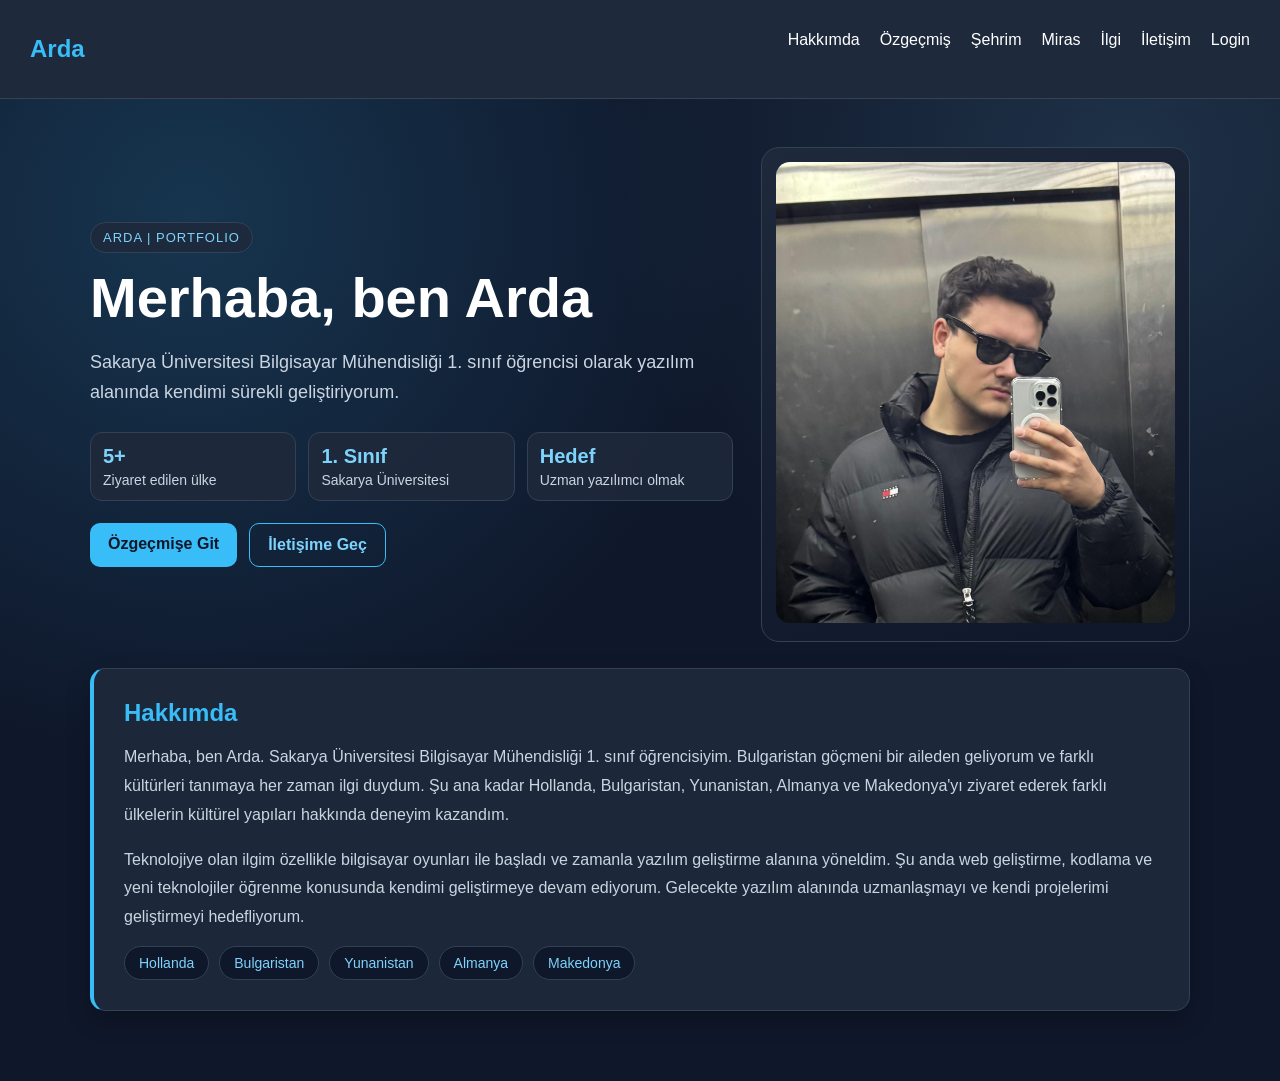
==== index.html @ 544f6770 "Gün 1: temel sayfalar oluşturuldu" ====
<!DOCTYPE html>
<html lang="tr">
<head>
    <meta charset="UTF-8">
    <meta name="viewport" content="width=device-width, initial-scale=1.0">
    <title>Arda | Portfolio</title>

    <link rel="stylesheet" href="css/style.css">
</head>

<body class="home-page">

<header>
    <nav class="navbar">
        <h2 class="logo">Arda</h2>
        <ul>
            <li><a href="index.html">Hakkımda</a></li>
            <li><a href="cv.html">Özgeçmiş</a></li>
            <li><a href="sehir.html">Şehrim</a></li>
            <li><a href="miras.html">Miras</a></li>
            <li><a href="ilgi.html">İlgi</a></li>
            <li><a href="iletisim.html">İletişim</a></li>
            <li><a href="login.html">Login</a></li>
        </ul>
    </nav>
</header>

<main>
    <section class="home-hero">
        <div class="home-hero-text">
            <p class="hero-eyebrow">ARDA | PORTFOLIO</p>
            <h1>Merhaba, ben Arda</h1>
            <p class="hero-lead">Sakarya Üniversitesi Bilgisayar Mühendisliği 1. sınıf öğrencisi olarak yazılım alanında kendimi sürekli geliştiriyorum.</p>

            <div class="hero-stats">
                <div class="stat-card">
                    <span class="stat-value">5+</span>
                    <span class="stat-label">Ziyaret edilen ülke</span>
                </div>
                <div class="stat-card">
                    <span class="stat-value">1. Sınıf</span>
                    <span class="stat-label">Sakarya Üniversitesi</span>
                </div>
                <div class="stat-card">
                    <span class="stat-value">Hedef</span>
                    <span class="stat-label">Uzman yazılımcı olmak</span>
                </div>
            </div>

            <div class="hero-actions">
                <a href="cv.html" class="btn-main">Özgeçmişe Git</a>
                <a href="iletisim.html" class="btn-ghost">İletişime Geç</a>
            </div>
        </div>

        <div class="home-hero-visual">
            <img src="İmages/KişiselPhoto.jpeg" alt="Arda profil fotoğrafı">
        </div>
    </section>

    <section class="about home-about">
        <div class="about-card">
            <div class="about-text">
                <h2>Hakkımda</h2>
                <p>
                    Merhaba, ben Arda. Sakarya Üniversitesi Bilgisayar Mühendisliği 1. sınıf öğrencisiyim.
                    Bulgaristan göçmeni bir aileden geliyorum ve farklı kültürleri tanımaya her zaman ilgi duydum.
                    Şu ana kadar Hollanda, Bulgaristan, Yunanistan, Almanya ve Makedonya'yı ziyaret ederek
                    farklı ülkelerin kültürel yapıları hakkında deneyim kazandım.
                </p>
                <p>
                    Teknolojiye olan ilgim özellikle bilgisayar oyunları ile başladı ve zamanla yazılım geliştirme
                    alanına yöneldim. Şu anda web geliştirme, kodlama ve yeni teknolojiler öğrenme konusunda
                    kendimi geliştirmeye devam ediyorum. Gelecekte yazılım alanında uzmanlaşmayı ve kendi projelerimi
                    geliştirmeyi hedefliyorum.
                </p>

                <div class="travel-tags">
                    <span>Hollanda</span>
                    <span>Bulgaristan</span>
                    <span>Yunanistan</span>
                    <span>Almanya</span>
                    <span>Makedonya</span>
                </div>
            </div>
        </div>
    </section>
</main>

</body>
</html>
---- css/style.css ----
body {
    margin: 0;
    font-family: Arial;
    background: #0f172a;
    color: white;
}

/* NAVBAR */
.navbar {
    display: flex;
    justify-content: space-between;
    padding: 15px 30px;
    background: #1e293b;
}

.logo {
    color: #38bdf8;
}

.navbar ul {
    display: flex;
    gap: 20px;
    list-style: none;
}

.navbar a {
    text-decoration: none;
    color: white;
    transition: 0.3s;
}

.navbar a:hover {
    color: #38bdf8;
}

/* HERO */
.hero {
    text-align: center;
    margin-top: 120px;
}

.hero h1 {
    font-size: 40px;
}

.hero p {
    color: #94a3b8;
}
/* ABOUT */
.about {
    display: flex;
    justify-content: center;
    margin-top: 60px;
}

.about-card {
    display: flex;
    gap: 30px;
    background: #1e293b;
    padding: 30px;
    border-radius: 15px;
    max-width: 700px;
    align-items: center;
    transition: 0.3s;
}

.about-card:hover {
    transform: scale(1.03);
}

.about-card img {
    border-radius: 50%;
    width: 150px;
}

.about-text h2 {
    margin-bottom: 10px;
}
/* CV */
.cv-header {
    text-align: center;
    margin-top: 50px;
}

.cv-section {
    max-width: 800px;
    margin: 30px auto;
    background: #1e293b;
    padding: 20px;
    border-radius: 10px;
}

.cv-section h2 {
    border-bottom: 2px solid #38bdf8;
    padding-bottom: 5px;
}

.cv-section article {
    margin-top: 15px;
}
/* CITY */
.city {
    text-align: center;
    margin-top: 50px;
}

.slider {
    display: flex;
    align-items: center;
    justify-content: center;
    gap: 20px;
    margin-top: 20px;
}

.slider img {
    width: 600px;
    border-radius: 10px;
}

.slider button {
    padding: 10px;
    font-size: 20px;
    cursor: pointer;
}
.city-info {
    max-width: 900px;
    margin: 50px auto;
    display: flex;
    flex-direction: column;
    gap: 20px;
}

.info-box {
    background: #1e293b;
    padding: 20px;
    border-radius: 10px;
    transition: 0.3s;
}

.info-box:hover {
    transform: scale(1.02);
}

.info-box h2 {
    color: #38bdf8;
}

/* HOME PAGE */
.home-page {
    background:
        radial-gradient(circle at 15% 20%, rgba(56, 189, 248, 0.18), transparent 40%),
        radial-gradient(circle at 88% 15%, rgba(125, 211, 252, 0.14), transparent 36%),
        #0f172a;
}

.home-page .navbar {
    border-bottom: 1px solid rgba(148, 163, 184, 0.2);
}

.home-page main {
    max-width: 1100px;
    margin: 0 auto;
    padding: 24px 20px 70px;
}

.home-page .home-hero {
    display: grid;
    grid-template-columns: 1.2fr 0.8fr;
    gap: 28px;
    align-items: center;
    margin-top: 24px;
}

.home-page .home-hero-text {
    animation: fadeUp 0.7s ease;
}

.home-page .hero-eyebrow {
    display: inline-block;
    margin: 0 0 14px;
    letter-spacing: 1px;
    font-size: 13px;
    color: #7dd3fc;
    background: rgba(30, 41, 59, 0.9);
    border: 1px solid #334155;
    border-radius: 999px;
    padding: 7px 12px;
}

.home-page .home-hero h1 {
    margin: 0;
    font-size: clamp(34px, 5vw, 56px);
    line-height: 1.1;
}

.home-page .hero-lead {
    color: #cbd5e1;
    font-size: 18px;
    line-height: 1.7;
    margin: 18px 0 0;
    max-width: 650px;
}

.home-page .hero-stats {
    margin-top: 24px;
    display: grid;
    grid-template-columns: repeat(3, minmax(0, 1fr));
    gap: 12px;
}

.home-page .stat-card {
    background: rgba(30, 41, 59, 0.9);
    border: 1px solid #334155;
    border-radius: 12px;
    padding: 12px;
}

.home-page .stat-value {
    display: block;
    color: #7dd3fc;
    font-weight: 700;
    font-size: 20px;
}

.home-page .stat-label {
    display: block;
    margin-top: 4px;
    color: #cbd5e1;
    font-size: 14px;
}

.home-page .hero-actions {
    margin-top: 22px;
    display: flex;
    flex-wrap: wrap;
    gap: 12px;
}

.home-page .btn-main,
.home-page .btn-ghost {
    text-decoration: none;
    padding: 12px 18px;
    border-radius: 10px;
    font-weight: 700;
    transition: 0.25s;
}

.home-page .btn-main {
    background: #38bdf8;
    color: #0f172a;
}

.home-page .btn-main:hover {
    transform: translateY(-2px);
    box-shadow: 0 8px 18px rgba(56, 189, 248, 0.35);
}

.home-page .btn-ghost {
    border: 1px solid #38bdf8;
    color: #7dd3fc;
}

.home-page .btn-ghost:hover {
    background: rgba(56, 189, 248, 0.12);
}

.home-page .home-hero-visual {
    background: linear-gradient(160deg, #1e293b, #0f172a);
    border: 1px solid #334155;
    border-radius: 18px;
    padding: 14px;
    animation: floatCard 4s ease-in-out infinite;
}

.home-page .home-hero-visual img {
    width: 100%;
    border-radius: 14px;
    object-fit: cover;
}

.home-page .home-about {
    margin-top: 26px;
}

.home-page .about-card {
    max-width: 100%;
    background: rgba(30, 41, 59, 0.92);
    border: 1px solid #334155;
    border-left: 4px solid #38bdf8;
    box-shadow: 0 10px 24px rgba(0, 0, 0, 0.24);
}

.home-page .about-text h2 {
    margin-top: 0;
    color: #38bdf8;
}

.home-page .about-text p {
    color: #cbd5e1;
    line-height: 1.8;
    margin-bottom: 14px;
}

.home-page .travel-tags {
    display: flex;
    flex-wrap: wrap;
    gap: 10px;
    margin-top: 10px;
}

.home-page .travel-tags span {
    background: #0f172a;
    border: 1px solid #334155;
    border-radius: 999px;
    padding: 8px 14px;
    color: #7dd3fc;
    font-size: 14px;
}

@keyframes fadeUp {
    from {
        opacity: 0;
        transform: translateY(20px);
    }
    to {
        opacity: 1;
        transform: translateY(0);
    }
}

@keyframes floatCard {
    0%,
    100% {
        transform: translateY(0);
    }
    50% {
        transform: translateY(-8px);
    }
}

/* CV PAGE */
.cv-page .cv-header {
    max-width: 900px;
    margin: 50px auto 20px;
}

.cv-page .cv-header p {
    color: #94a3b8;
}

.cv-page .cv-section {
    max-width: 920px;
    border-left: 4px solid #38bdf8;
    box-shadow: 0 8px 20px rgba(0, 0, 0, 0.25);
    transition: 0.3s;
}

.cv-page .cv-section:hover {
    transform: scale(1.02);
}

.cv-page .cv-section h2 {
    color: #38bdf8;
    margin-top: 0;
}

.cv-page .cv-edu-item {
    display: flex;
    align-items: center;
    gap: 18px;
    padding: 12px;
    border-radius: 10px;
    background: #0f172a;
    border: 1px solid #334155;
}

.cv-page .cv-edu-item + .cv-edu-item {
    margin-top: 14px;
}

.cv-page .cv-edu-item img {
    width: 220px;
    max-width: 100%;
    border-radius: 8px;
    object-fit: cover;
}

.cv-page .cv-edu-item h3 {
    margin: 0 0 8px;
    color: #7dd3fc;
}

.cv-page .cv-edu-item p {
    margin: 0;
    color: #cbd5e1;
}

.cv-page .cv-tag-list {
    display: flex;
    flex-wrap: wrap;
    gap: 10px;
}

.cv-page .cv-tag-list span {
    background: #0f172a;
    border: 1px solid #334155;
    border-radius: 999px;
    padding: 8px 14px;
    color: #cbd5e1;
}

.cv-page .cv-personal-grid {
    display: grid;
    grid-template-columns: repeat(2, minmax(0, 1fr));
    gap: 10px 18px;
}

.cv-page .cv-personal-grid p {
    margin: 0;
    color: #cbd5e1;
}

/* SEHIR */
.sehir-page .city {
    max-width: 920px;
    margin: 50px auto 25px;
}

.sehir-page .city p {
    color: #94a3b8;
    line-height: 1.6;
}

.sehir-page .slider {
    margin-top: 26px;
}

.sehir-page .slider img {
    width: min(100%, 700px);
    box-shadow: 0 10px 26px rgba(0, 0, 0, 0.28);
}

.sehir-page .slider button {
    border: 0;
    background: #38bdf8;
    color: #0f172a;
    border-radius: 8px;
    font-weight: 700;
}

.sehir-page .city-info {
    margin-top: 35px;
    margin-bottom: 60px;
}

.sehir-page .info-box {
    border-left: 4px solid #38bdf8;
    box-shadow: 0 8px 20px rgba(0, 0, 0, 0.25);
}

.sehir-page .city-layout {
    display: flex;
    align-items: center;
    gap: 20px;
}

.sehir-page .city-layout img {
    width: 280px;
    max-width: 100%;
    border-radius: 10px;
    object-fit: cover;
    margin: 0;
}

.sehir-page .city-layout p {
    flex: 1;
    color: #cbd5e1;
    line-height: 1.7;
    margin: 0;
}

.sehir-page .flavor-grid {
    display: grid;
    grid-template-columns: repeat(2, minmax(0, 1fr));
    gap: 16px;
}

.sehir-page .flavor-item {
    background: #0f172a;
    border: 1px solid #334155;
    border-radius: 12px;
    padding: 14px;
}

.sehir-page .flavor-item img {
    width: 100%;
    height: 170px;
    object-fit: cover;
    border-radius: 8px;
}

.sehir-page .flavor-item h3 {
    margin: 12px 0 8px;
    color: #7dd3fc;
}

.sehir-page .flavor-item p {
    margin: 0;
    color: #cbd5e1;
    line-height: 1.6;
}

/* MIRAS */
.miras-page .city {
    max-width: 900px;
    margin: 50px auto 20px;
}

.miras-page .city h1 {
    margin-bottom: 10px;
}

.miras-page .city p {
    color: #94a3b8;
    max-width: 700px;
    margin: 0 auto;
    line-height: 1.6;
}

.miras-page .city-info {
    margin-top: 30px;
    margin-bottom: 60px;
}

.miras-page .info-box {
    border-left: 4px solid #38bdf8;
    box-shadow: 0 8px 20px rgba(0, 0, 0, 0.25);
}

.miras-page .info-box h2 {
    margin-top: 0;
}

.miras-page .info-box p {
    color: #cbd5e1;
    line-height: 1.7;
    margin-bottom: 0;
}

.miras-page .info-box img {
    display: block;
    margin: 12px auto 16px;
}

.miras-page .bursaspor-wide {
    width: min(100%, 380px);
    border-radius: 10px;
    box-shadow: 0 10px 24px rgba(0, 0, 0, 0.3);
}

.miras-page .info-box h3 {
    color: #7dd3fc;
    margin: 18px 0 8px;
}

.miras-page .heritage-layout {
    display: flex;
    align-items: center;
    gap: 20px;
}

.miras-page .heritage-layout img {
    width: 280px;
    max-width: 100%;
    border-radius: 10px;
    margin: 0;
    object-fit: cover;
}

.miras-page .heritage-layout .koza-image {
    height: 165px;
    object-position: center top;
}

.miras-page .heritage-layout p {
    flex: 1;
}

@media (max-width: 768px) {
    .miras-page .heritage-layout {
        flex-direction: column;
        align-items: flex-start;
    }

    .miras-page .heritage-layout img {
        width: 100%;
    }

    .sehir-page .city-layout {
        flex-direction: column;
        align-items: flex-start;
    }

    .sehir-page .city-layout img {
        width: 100%;
    }

    .sehir-page .flavor-grid {
        grid-template-columns: 1fr;
    }

    .cv-page .cv-edu-item {
        flex-direction: column;
        align-items: flex-start;
    }

    .cv-page .cv-edu-item img {
        width: 100%;
    }

    .cv-page .cv-personal-grid {
        grid-template-columns: 1fr;
    }

    .home-page .home-hero {
        grid-template-columns: 1fr;
    }

    .home-page .hero-stats {
        grid-template-columns: 1fr;
    }

    .home-page .home-hero-visual {
        order: -1;
    }
}

/* smooth scroll */
html {
    scroll-behavior: smooth;
}
.container {
    max-width: 1100px;
    margin: auto;
    padding: 20px;
}
/* CV HEADER */
.cv-header {
    text-align: center;
    margin-top: 40px;
}

/* CV SECTION */
.cv-section {
    max-width: 800px;
    margin: 30px auto;
    background: #1e293b;
    padding: 20px;
    border-radius: 12px;
    transition: 0.3s;
}

.cv-section:hover {
    transform: scale(1.03);
}

/* BAŞLIKLAR */
.cv-section h2 {
    color: #38bdf8;
    border-bottom: 2px solid #38bdf8;
    padding-bottom: 5px;
}

.cv-section article {
    margin-top: 10px;
}
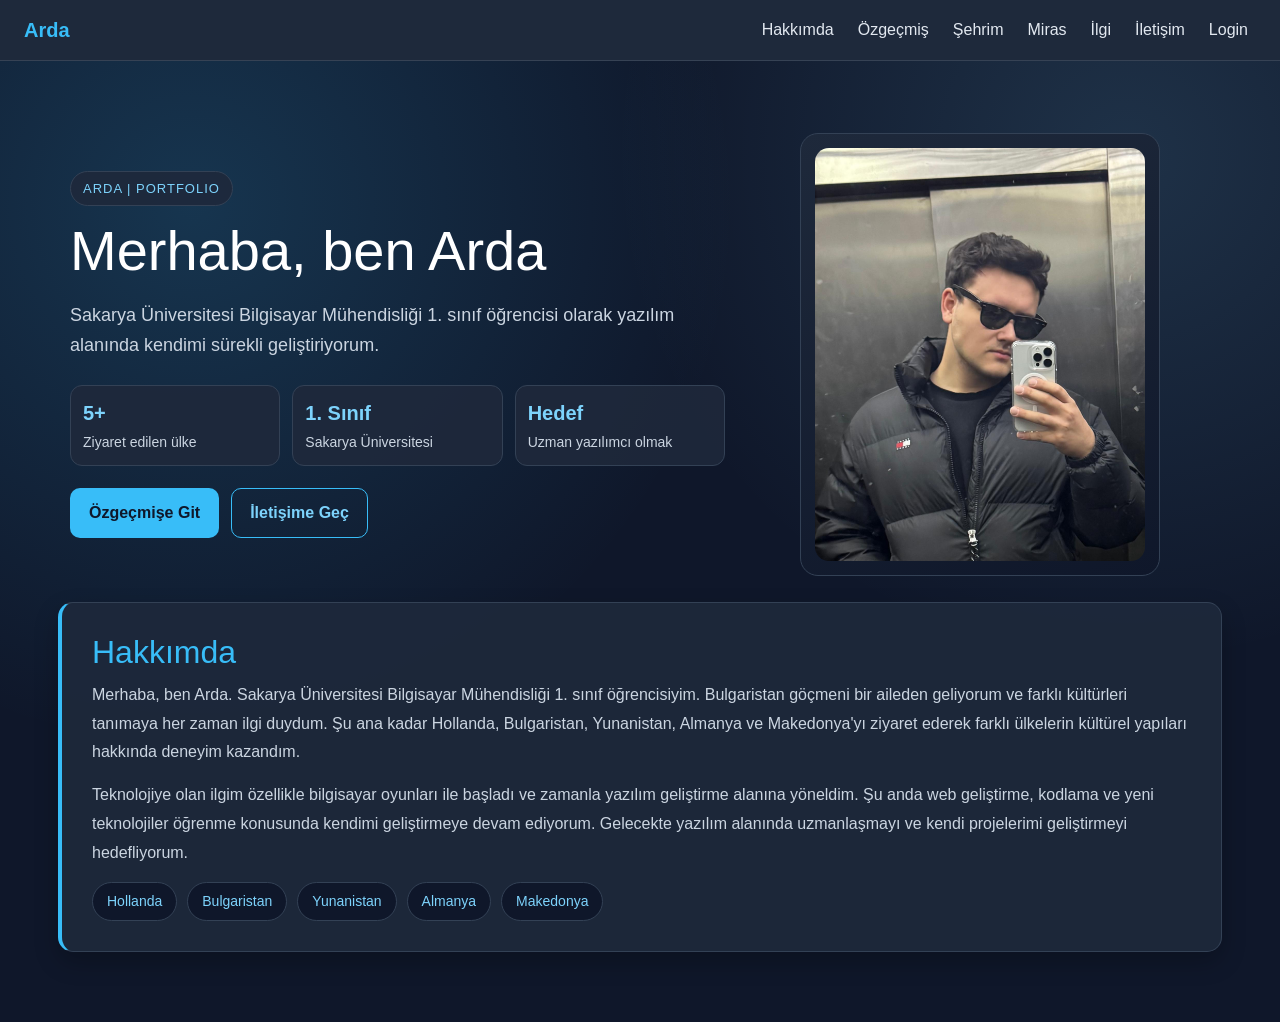
==== commit 80466d5a: "Gün 3: iletisim sayfasi ve form dogrulama sistemi eklendi" ====
--- a/index.html
+++ b/index.html
@@ -5,29 +5,38 @@
     <meta name="viewport" content="width=device-width, initial-scale=1.0">
     <title>Arda | Portfolio</title>
 
+    <link href="https://cdn.jsdelivr.net/npm/bootstrap@5.3.3/dist/css/bootstrap.min.css" rel="stylesheet">
     <link rel="stylesheet" href="css/style.css">
 </head>
 
 <body class="home-page">
 
 <header>
-    <nav class="navbar">
-        <h2 class="logo">Arda</h2>
-        <ul>
-            <li><a href="index.html">Hakkımda</a></li>
-            <li><a href="cv.html">Özgeçmiş</a></li>
-            <li><a href="sehir.html">Şehrim</a></li>
-            <li><a href="miras.html">Miras</a></li>
-            <li><a href="ilgi.html">İlgi</a></li>
-            <li><a href="iletisim.html">İletişim</a></li>
-            <li><a href="login.html">Login</a></li>
-        </ul>
+    <nav class="navbar navbar-expand-lg site-navbar">
+        <div class="container-fluid px-3 px-lg-4">
+            <a class="navbar-brand logo mb-0" href="index.html">Arda</a>
+            <button class="navbar-toggler" type="button" data-bs-toggle="collapse" data-bs-target="#mainNavbar" aria-controls="mainNavbar" aria-expanded="false" aria-label="Menüyü aç">
+                <span class="navbar-toggler-icon"></span>
+            </button>
+
+            <div class="collapse navbar-collapse" id="mainNavbar">
+                <ul class="navbar-nav ms-auto align-items-lg-center gap-lg-2">
+                    <li class="nav-item"><a class="nav-link" href="index.html">Hakkımda</a></li>
+                    <li class="nav-item"><a class="nav-link" href="cv.html">Özgeçmiş</a></li>
+                    <li class="nav-item"><a class="nav-link" href="sehir.html">Şehrim</a></li>
+                    <li class="nav-item"><a class="nav-link" href="miras.html">Miras</a></li>
+                    <li class="nav-item"><a class="nav-link" href="ilgi.html">İlgi</a></li>
+                    <li class="nav-item"><a class="nav-link" href="iletisim.html">İletişim</a></li>
+                    <li class="nav-item"><a class="nav-link" href="login.html">Login</a></li>
+                </ul>
+            </div>
+        </div>
     </nav>
 </header>
 
-<main>
-    <section class="home-hero">
-        <div class="home-hero-text">
+<main class="container">
+    <section class="home-hero row g-4 align-items-center">
+        <div class="home-hero-text col col-12 col-lg-7">
             <p class="hero-eyebrow">ARDA | PORTFOLIO</p>
             <h1>Merhaba, ben Arda</h1>
             <p class="hero-lead">Sakarya Üniversitesi Bilgisayar Mühendisliği 1. sınıf öğrencisi olarak yazılım alanında kendimi sürekli geliştiriyorum.</p>
@@ -48,18 +57,18 @@
             </div>
 
             <div class="hero-actions">
-                <a href="cv.html" class="btn-main">Özgeçmişe Git</a>
-                <a href="iletisim.html" class="btn-ghost">İletişime Geç</a>
+                <a href="cv.html" class="btn btn-main">Özgeçmişe Git</a>
+                <a href="iletisim.html" class="btn btn-ghost">İletişime Geç</a>
             </div>
         </div>
 
-        <div class="home-hero-visual">
+        <div class="home-hero-visual col col-12 col-lg-5">
             <img src="İmages/KişiselPhoto.jpeg" alt="Arda profil fotoğrafı">
         </div>
     </section>
 
-    <section class="about home-about">
-        <div class="about-card">
+    <section class="about home-about row justify-content-center">
+        <div class="about-card col-12">
             <div class="about-text">
                 <h2>Hakkımda</h2>
                 <p>
@@ -87,5 +96,6 @@
     </section>
 </main>
 
+<script src="https://cdn.jsdelivr.net/npm/bootstrap@5.3.3/dist/js/bootstrap.bundle.min.js"></script>
 </body>
 </html>
--- a/css/style.css
+++ b/css/style.css
@@ -7,31 +7,45 @@
 }
 
 /* NAVBAR */
-.navbar {
-    display: flex;
-    justify-content: space-between;
-    padding: 15px 30px;
+.site-navbar {
+    padding: 10px 0;
     background: #1e293b;
 }
 
 .logo {
     color: #38bdf8;
-}
-
-.navbar ul {
-    display: flex;
-    gap: 20px;
-    list-style: none;
-}
-
-.navbar a {
     text-decoration: none;
-    color: white;
+    font-weight: 700;
+}
+
+.site-navbar .navbar-nav {
+    gap: 8px;
+}
+
+.site-navbar .nav-link {
+    text-decoration: none;
+    color: #e2e8f0;
     transition: 0.3s;
-}
-
-.navbar a:hover {
+    font-weight: 500;
+    padding: 8px 10px;
+}
+
+.site-navbar .nav-link:hover,
+.site-navbar .nav-link:focus-visible {
     color: #38bdf8;
+}
+
+.site-navbar .navbar-toggler {
+    border: 1px solid #334155;
+    padding: 6px 10px;
+}
+
+.site-navbar .navbar-toggler:focus {
+    box-shadow: 0 0 0 0.2rem rgba(56, 189, 248, 0.3);
+}
+
+.site-navbar .navbar-toggler-icon {
+    background-image: url("data:image/svg+xml,%3csvg xmlns='http://www.w3.org/2000/svg' viewBox='0 0 30 30'%3e%3cpath stroke='rgba%28226,232,240,0.9%29' stroke-linecap='round' stroke-miterlimit='10' stroke-width='2' d='M4 7h22M4 15h22M4 23h22'/%3e%3c/svg%3e");
 }
 
 /* HERO */
@@ -154,22 +168,393 @@
         #0f172a;
 }
 
-.home-page .navbar {
+.home-page .site-navbar {
     border-bottom: 1px solid rgba(148, 163, 184, 0.2);
 }
 
+@media (max-width: 991px) {
+    .site-navbar .navbar-collapse {
+        margin-top: 12px;
+        background: #0f172a;
+        border: 1px solid #334155;
+        border-radius: 12px;
+        padding: 10px;
+    }
+
+    .site-navbar .nav-link {
+        border-radius: 8px;
+    }
+
+    .site-navbar .nav-link:hover,
+    .site-navbar .nav-link:focus-visible {
+        background: rgba(56, 189, 248, 0.1);
+    }
+}
+
 .home-page main {
-    max-width: 1100px;
-    margin: 0 auto;
-    padding: 24px 20px 70px;
+    padding: 24px 0 70px;
 }
 
 .home-page .home-hero {
-    display: grid;
-    grid-template-columns: 1.2fr 0.8fr;
-    gap: 28px;
-    align-items: center;
     margin-top: 24px;
+}
+
+/* ══════════════════════════════
+   CONTACT PAGE
+══════════════════════════════ */
+
+/* ANIMASYONLAR */
+@keyframes slideDown {
+    from {
+        opacity: 0;
+        transform: translateY(-15px);
+    }
+    to {
+        opacity: 1;
+        transform: translateY(0);
+    }
+}
+
+.contact-main {
+    padding-top: 50px;
+    padding-bottom: 80px;
+    max-width: 860px;
+}
+
+.contact-header {
+    margin-bottom: 36px;
+}
+
+.contact-header h1 {
+    font-size: 2.2rem;
+    color: #f1f5f9;
+}
+
+.contact-subtitle {
+    color: #94a3b8;
+    font-size: 1rem;
+}
+
+.contact-alert {
+    border-radius: 10px;
+    margin-bottom: 20px;
+    animation: slideDown 0.3s ease-out;
+}
+
+.contact-alert.alert-danger {
+    background: #7f1d1d;
+    border-color: #dc2626;
+}
+
+.contact-alert.alert-danger strong {
+    color: #fecaca;
+}
+
+.contact-alert.alert-danger ul li {
+    color: #fca5a5;
+}
+
+.contact-alert.alert-success {
+    background: #065f46;
+    border-color: #10b981;
+}
+
+.contact-alert.alert-success strong {
+    color: #a7f3d0;
+}
+
+.form-card {
+    background: #1e293b;
+    border-radius: 14px;
+    padding: 28px 30px;
+    border: 1px solid #334155;
+    transition: border-color 0.3s;
+}
+
+.form-card:hover {
+    border-color: #475569;
+}
+
+.form-section-title {
+    color: #38bdf8;
+    border-bottom: 1px solid #334155;
+    padding-bottom: 10px;
+    margin-bottom: 20px;
+    font-size: 1rem;
+    text-transform: uppercase;
+    letter-spacing: 0.06em;
+}
+
+.contact-input {
+    background: #0f172a;
+    border: 1.5px solid #334155;
+    color: #e2e8f0;
+    border-radius: 8px;
+    transition: border-color 0.25s, box-shadow 0.25s, background 0.2s;
+}
+
+.contact-input:focus {
+    background: #162447;
+    border-color: #38bdf8;
+    box-shadow: 0 0 0 0.2rem rgba(56, 189, 248, 0.2);
+    color: #f1f5f9;
+}
+
+.contact-input:invalid:not(:placeholder-shown) {
+    border-color: #f87171;
+}
+
+.contact-input::placeholder {
+    color: #475569;
+}
+
+.contact-input option {
+    background: #1e293b;
+    color: #e2e8f0;
+}
+
+/* Date input calendar icon rengi */
+.contact-input[type="date"]::-webkit-calendar-picker-indicator {
+    filter: invert(0.6);
+    cursor: pointer;
+}
+
+/* Range */
+.contact-range {
+    accent-color: #38bdf8;
+    width: 100%;
+}
+
+.range-labels {
+    color: #64748b;
+    font-size: 0.78rem;
+    margin-top: 4px;
+}
+
+.memnuniyet-badge {
+    display: inline-block;
+    background: linear-gradient(135deg, #38bdf8, #0ea5e9);
+    color: #0f172a;
+    font-weight: 700;
+    font-size: 0.85rem;
+    padding: 3px 12px;
+    border-radius: 20px;
+    margin-left: 8px;
+    min-width: 50px;
+    text-align: center;
+}
+
+/* Radio & Checkbox groups */
+.contact-radio-group,
+.contact-check-group {
+    display: flex;
+    flex-wrap: wrap;
+    gap: 8px 20px;
+}
+
+.contact-check {
+    color: #cbd5e1;
+}
+
+.contact-check .form-check-input {
+    background-color: #0f172a;
+    border-color: #475569;
+    cursor: pointer;
+    width: 18px;
+    height: 18px;
+    transition: all 0.2s;
+}
+
+.contact-check .form-check-input:hover {
+    border-color: #38bdf8;
+}
+
+.contact-check .form-check-input:checked {
+    background-color: #38bdf8;
+    border-color: #38bdf8;
+    box-shadow: 0 0 0 0.25rem rgba(56, 189, 248, 0.2);
+}
+
+.contact-check .form-check-label {
+    cursor: pointer;
+    user-select: none;
+}
+
+/* Error messages */
+.vue-error {
+    color: #f87171;
+    font-size: 0.82rem;
+    margin-top: 4px;
+    display: block;
+    font-weight: 500;
+    animation: slideDown 0.2s ease-out;
+}
+
+.js-error {
+    color: #fbbf24;
+    font-size: 0.82rem;
+    margin-top: 4px;
+    display: block;
+    font-weight: 500;
+    animation: slideDown 0.2s ease-out;
+}
+
+.required {
+    color: #f87171;
+    font-weight: 700;
+}
+
+.kosul-link {
+    color: #38bdf8;
+    text-decoration: underline;
+    transition: color 0.2s;
+}
+
+.kosul-link:hover {
+    color: #7dd3fc;
+}
+
+/* Textarea karakter sayısı */
+#mesaj {
+    resize: vertical;
+    min-height: 120px;
+}
+
+.form-text {
+    color: #64748b !important;
+    font-size: 0.8rem;
+    margin-top: 3px;
+}
+
+/* Buttons */
+.contact-btn-row {
+    display: flex;
+    gap: 16px;
+    flex-wrap: wrap;
+    justify-content: center;
+    margin-top: 30px;
+    padding: 20px 0;
+}
+
+.contact-btn-vue {
+    background: linear-gradient(135deg, #38bdf8, #0ea5e9);
+    color: #0f172a;
+    font-weight: 700;
+    border: none;
+    padding: 13px 32px;
+    border-radius: 10px;
+    font-size: 0.95rem;
+    transition: all 0.2s;
+    cursor: pointer;
+    box-shadow: 0 4px 15px rgba(56, 189, 248, 0.3);
+}
+
+.contact-btn-vue:hover {
+    opacity: 0.9;
+    transform: translateY(-2px);
+    box-shadow: 0 6px 20px rgba(56, 189, 248, 0.4);
+    color: #0f172a;
+}
+
+.contact-btn-vue:active {
+    transform: translateY(0);
+}
+
+.contact-btn-js {
+    background: linear-gradient(135deg, #fbbf24, #f59e0b);
+    color: #1f2937;
+    font-weight: 700;
+    border: none;
+    padding: 13px 32px;
+    border-radius: 10px;
+    font-size: 0.95rem;
+    transition: all 0.2s;
+    cursor: pointer;
+    box-shadow: 0 4px 15px rgba(251, 191, 36, 0.3);
+}
+
+.contact-btn-js:hover {
+    opacity: 0.9;
+    transform: translateY(-2px);
+    box-shadow: 0 6px 20px rgba(251, 191, 36, 0.4);
+    color: #1f2937;
+}
+
+.contact-btn-js:active {
+    transform: translateY(0);
+}
+
+.btn-icon {
+    margin-right: 6px;
+    font-size: 1.1em;
+}
+
+/* Submit Button */
+.contact-submit-row {
+    display: flex;
+    justify-content: center;
+    padding: 30px 0 20px;
+    border-top: 2px solid #1e293b;
+}
+
+.contact-btn-submit {
+    background: linear-gradient(135deg, #10b981, #059669);
+    color: white;
+    font-weight: 700;
+    border: none;
+    padding: 14px 40px;
+    border-radius: 10px;
+    font-size: 1rem;
+    transition: all 0.3s;
+    box-shadow: 0 4px 15px rgba(16, 185, 129, 0.3);
+    cursor: not-allowed;
+}
+
+.contact-btn-submit:not(:disabled) {
+    cursor: pointer;
+}
+
+.contact-btn-submit:not(:disabled):hover {
+    opacity: 0.9;
+    transform: translateY(-2px);
+    box-shadow: 0 6px 25px rgba(16, 185, 129, 0.5);
+    background: linear-gradient(135deg, #059669, #047857);
+}
+
+.contact-btn-submit:not(:disabled):active {
+    transform: translateY(0);
+}
+
+@media (max-width: 576px) {
+    .contact-submit-row {
+        padding: 20px 0;
+    }
+
+    .contact-btn-submit {
+        width: 100%;
+        text-align: center;
+    }
+
+    .form-card {
+        padding: 20px 16px;
+    }
+
+    .contact-btn-row {
+        flex-direction: column;
+        gap: 12px;
+    }
+
+    .contact-btn-vue,
+    .contact-btn-js {
+        width: 100%;
+        text-align: center;
+    }
+
+    .contact-radio-group,
+    .contact-check-group {
+        flex-direction: column;
+        gap: 10px;
+    }
 }
 
 .home-page .home-hero-text {
@@ -270,11 +655,15 @@
     border: 1px solid #334155;
     border-radius: 18px;
     padding: 14px;
+    width: min(100%, 360px);
+    margin-left: auto;
+    margin-right: auto;
     animation: floatCard 4s ease-in-out infinite;
 }
 
 .home-page .home-hero-visual img {
     width: 100%;
+    aspect-ratio: 4 / 5;
     border-radius: 14px;
     object-fit: cover;
 }
@@ -623,10 +1012,6 @@
         grid-template-columns: 1fr;
     }
 
-    .home-page .home-hero {
-        grid-template-columns: 1fr;
-    }
-
     .home-page .hero-stats {
         grid-template-columns: 1fr;
     }
@@ -639,11 +1024,6 @@
 /* smooth scroll */
 html {
     scroll-behavior: smooth;
-}
-.container {
-    max-width: 1100px;
-    margin: auto;
-    padding: 20px;
 }
 /* CV HEADER */
 .cv-header {
@@ -675,3 +1055,555 @@
 .cv-section article {
     margin-top: 10px;
 }
+/* ILGI ALANLARI */
+.ilgi-page {
+    background:
+        radial-gradient(circle at 12% 8%, rgba(56, 189, 248, 0.12), transparent 34%),
+        radial-gradient(circle at 88% 14%, rgba(148, 163, 184, 0.12), transparent 30%),
+        #0f172a;
+    position: relative;
+    overflow-x: clip;
+}
+
+.ilgi-page::before,
+.ilgi-page::after {
+    content: "";
+    position: fixed;
+    top: 0;
+    bottom: 0;
+    width: 20px;
+    pointer-events: none;
+    z-index: 0;
+}
+
+.ilgi-page::before {
+    left: 0;
+    background: linear-gradient(180deg, rgba(56, 189, 248, 0.35), rgba(15, 23, 42, 0));
+}
+
+.ilgi-page::after {
+    right: 0;
+    background: linear-gradient(180deg, rgba(125, 211, 252, 0.28), rgba(15, 23, 42, 0));
+}
+
+.ilgi-page header,
+.ilgi-page main {
+    position: relative;
+    z-index: 1;
+}
+
+.cv-page,
+.sehir-page,
+.miras-page {
+    background:
+        radial-gradient(circle at 10% 10%, rgba(56, 189, 248, 0.1), transparent 34%),
+        radial-gradient(circle at 92% 12%, rgba(148, 163, 184, 0.1), transparent 30%),
+        #0f172a;
+    position: relative;
+    overflow-x: clip;
+}
+
+.cv-page::before,
+.cv-page::after,
+.sehir-page::before,
+.sehir-page::after,
+.miras-page::before,
+.miras-page::after {
+    content: "";
+    position: fixed;
+    top: 0;
+    bottom: 0;
+    width: 16px;
+    pointer-events: none;
+    z-index: 0;
+}
+
+.cv-page::before,
+.sehir-page::before,
+.miras-page::before {
+    left: 0;
+    background: linear-gradient(180deg, rgba(56, 189, 248, 0.28), rgba(15, 23, 42, 0));
+}
+
+.cv-page::after,
+.sehir-page::after,
+.miras-page::after {
+    right: 0;
+    background: linear-gradient(180deg, rgba(125, 211, 252, 0.24), rgba(15, 23, 42, 0));
+}
+
+.cv-page header,
+.cv-page main,
+.sehir-page header,
+.sehir-page .city,
+.sehir-page .city-info,
+.miras-page header,
+.miras-page .city,
+.miras-page .city-info {
+    position: relative;
+    z-index: 1;
+}
+
+.cv-page main {
+    padding: 18px 0 65px;
+}
+
+.sehir-page .city,
+.miras-page .city {
+    max-width: 100%;
+    margin-left: auto;
+    margin-right: auto;
+    padding-left: 0;
+    padding-right: 0;
+}
+
+.sehir-page .city-info,
+.miras-page .city-info {
+    max-width: 100%;
+    padding-left: 0;
+    padding-right: 0;
+}
+
+.ilgi-page main {
+    padding: 20px 0 65px;
+}
+
+.ilgi-page .interest-header {
+    text-align: center;
+    margin-top: 34px;
+}
+
+.ilgi-page .interest-header p {
+    max-width: 850px;
+    margin: 0 auto;
+    color: #cbd5e1;
+    line-height: 1.7;
+}
+
+.ilgi-page .interest-cards {
+    display: grid;
+    grid-template-columns: repeat(3, minmax(0, 1fr));
+    gap: 16px;
+    margin-top: 30px;
+}
+
+.ilgi-page .interest-link {
+    text-decoration: none;
+    color: inherit;
+    display: block;
+}
+
+.ilgi-page .interest-link .interest-card {
+    cursor: pointer;
+}
+
+.ilgi-page .interest-link:hover .interest-card,
+.ilgi-page .interest-link:focus-visible .interest-card {
+    transform: translateY(-4px);
+    box-shadow: 0 12px 24px rgba(0, 0, 0, 0.3);
+    border-left-color: #7dd3fc;
+}
+
+.ilgi-page .interest-link:focus-visible {
+    outline: 2px solid #7dd3fc;
+    outline-offset: 4px;
+    border-radius: 12px;
+}
+
+.ilgi-page .interest-card {
+    background: #1e293b;
+    padding: 20px;
+    border-radius: 12px;
+    border-left: 4px solid #38bdf8;
+    box-shadow: 0 8px 20px rgba(0, 0, 0, 0.22);
+    transition: 0.25s;
+}
+
+.ilgi-page .interest-card:hover {
+    transform: scale(1.02);
+}
+
+.ilgi-page .interest-card h2 {
+    color: #38bdf8;
+    margin-top: 0;
+    margin-bottom: 10px;
+}
+
+.ilgi-page .interest-card p {
+    color: #cbd5e1;
+    margin: 0;
+    line-height: 1.65;
+}
+
+.ilgi-page .dev-section {
+    margin-top: 34px;
+    background: #1e293b;
+    border-radius: 12px;
+    padding: 24px;
+    border-left: 4px solid #38bdf8;
+    box-shadow: 0 8px 20px rgba(0, 0, 0, 0.25);
+}
+
+.ilgi-page .dev-section h2 {
+    margin-top: 0;
+    color: #38bdf8;
+    margin-bottom: 16px;
+}
+
+.ilgi-page .dev-item {
+    display: flex;
+    gap: 16px;
+    align-items: center;
+    background: #0f172a;
+    border: 1px solid #334155;
+    border-radius: 12px;
+    padding: 14px;
+}
+
+.ilgi-page .dev-item + .dev-item {
+    margin-top: 14px;
+}
+
+.ilgi-page .dev-item img {
+    width: 220px;
+    max-width: 100%;
+    height: 130px;
+    object-fit: contain;
+    background: #020617;
+    border-radius: 10px;
+}
+
+.ilgi-page .dev-item h3 {
+    margin: 0 0 8px;
+    color: #7dd3fc;
+}
+
+.ilgi-page .dev-item p {
+    margin: 0;
+    color: #cbd5e1;
+    line-height: 1.7;
+}
+
+@media (max-width: 900px) {
+    .ilgi-page .interest-cards {
+        grid-template-columns: 1fr;
+    }
+
+    .ilgi-page .dev-item {
+        flex-direction: column;
+        align-items: flex-start;
+    }
+
+    .ilgi-page .dev-item img {
+        width: 100%;
+        height: auto;
+    }
+
+    .ilgi-page .hardware-item {
+        flex-direction: column;
+        align-items: flex-start;
+    }
+
+    .ilgi-page .hardware-item img {
+        width: 100%;
+        height: auto;
+    }
+
+    .ilgi-page .hardware-item-large img {
+        width: 100%;
+        height: auto;
+    }
+}
+
+.ilgi-page .hardware-section {
+    margin-top: 34px;
+    background: #1e293b;
+    border-radius: 12px;
+    padding: 24px;
+    border-left: 4px solid #38bdf8;
+    box-shadow: 0 8px 20px rgba(0, 0, 0, 0.25);
+}
+
+.ilgi-page .hardware-section h2 {
+    margin-top: 0;
+    color: #38bdf8;
+    margin-bottom: 16px;
+}
+
+.ilgi-page .hardware-item {
+    display: flex;
+    gap: 16px;
+    align-items: flex-start;
+    background: #0f172a;
+    border: 1px solid #334155;
+    border-radius: 12px;
+    padding: 14px;
+}
+
+.ilgi-page .hardware-item + .hardware-item {
+    margin-top: 14px;
+}
+
+.ilgi-page .hardware-item img {
+    width: 240px;
+    max-width: 100%;
+    height: 160px;
+    object-fit: contain;
+    background: #020617;
+    border-radius: 10px;
+    flex-shrink: 0;
+}
+
+.ilgi-page .hardware-item h3 {
+    margin: 0 0 8px;
+    color: #7dd3fc;
+}
+
+.ilgi-page .hardware-item p {
+    margin: 0;
+    color: #cbd5e1;
+    line-height: 1.7;
+}
+
+.ilgi-page .hardware-item-large {
+    background: #0f172a;
+    border: 1px solid #334155;
+    border-radius: 12px;
+    padding: 20px;
+    margin-top: 14px;
+}
+
+.ilgi-page .hardware-item-large img {
+    width: 100%;
+    max-width: 600px;
+    height: 280px;
+    object-fit: contain;
+    background: #020617;
+    border-radius: 10px;
+    margin-bottom: 16px;
+    display: block;
+}
+
+.ilgi-page .hardware-item-large h3 {
+    margin: 0 0 12px;
+    color: #7dd3fc;
+}
+
+.ilgi-page .hardware-item-large p {
+    margin: 0;
+    color: #cbd5e1;
+    line-height: 1.8;
+}
+
+mark {
+    background: transparent;
+    border-bottom: 2px solid rgba(125, 211, 252, 0.4);
+    padding-bottom: 2px;
+    color: #cbd5e1;
+}
+
+.ilgi-page .automotive-section {
+    margin-top: 34px;
+    background: #1e293b;
+    border-radius: 12px;
+    padding: 24px;
+    border-left: 4px solid #38bdf8;
+    box-shadow: 0 8px 20px rgba(0, 0, 0, 0.25);
+}
+
+.ilgi-page .automotive-section h2 {
+    margin-top: 0;
+    color: #38bdf8;
+    margin-bottom: 16px;
+}
+
+.ilgi-page .auto-item {
+    display: flex;
+    gap: 16px;
+    align-items: flex-start;
+    background: #0f172a;
+    border: 1px solid #334155;
+    border-radius: 12px;
+    padding: 14px;
+}
+
+.ilgi-page .auto-item + .auto-item {
+    margin-top: 14px;
+}
+
+.ilgi-page .auto-item img {
+    width: 240px;
+    max-width: 100%;
+    height: 160px;
+    object-fit: contain;
+    background: #020617;
+    border-radius: 10px;
+    flex-shrink: 0;
+}
+
+.ilgi-page .auto-item h3 {
+    margin: 0 0 8px;
+    color: #7dd3fc;
+}
+
+.ilgi-page .auto-item p {
+    margin: 0;
+    color: #cbd5e1;
+    line-height: 1.7;
+}
+
+.ilgi-page .auto-item-large {
+    background: #0f172a;
+    border: 1px solid #334155;
+    border-radius: 12px;
+    padding: 20px;
+    margin-top: 14px;
+}
+
+.ilgi-page .auto-item-large h3 {
+    margin: 0 0 12px;
+    color: #7dd3fc;
+}
+
+.ilgi-page .auto-item-large p {
+    margin: 0 0 14px;
+    color: #cbd5e1;
+    line-height: 1.8;
+}
+
+.ilgi-page .auto-item-large p:last-child {
+    margin-bottom: 0;
+}
+
+@media (max-width: 900px) {
+    .ilgi-page .auto-item {
+        flex-direction: column;
+        align-items: flex-start;
+    }
+
+    .ilgi-page .auto-item img {
+        width: 100%;
+        height: auto;
+    }
+}
+
+/* STEAM OYUN KARTLARI */
+.ilgi-page .steam-section {
+    margin-top: 34px;
+    background: #1e293b;
+    border-radius: 12px;
+    padding: 24px;
+    border-left: 4px solid #38bdf8;
+    box-shadow: 0 8px 20px rgba(0, 0, 0, 0.25);
+}
+
+.ilgi-page .steam-section h2 {
+    margin-top: 0;
+    color: #38bdf8;
+    margin-bottom: 16px;
+}
+
+.game-container {
+    display: grid;
+    grid-template-columns: repeat(4, minmax(0, 1fr));
+    gap: 16px;
+    margin-top: 0;
+}
+
+.game-card {
+    background: #0f172a;
+    border: 1px solid #334155;
+    padding: 14px;
+    border-radius: 12px;
+    transition: 0.3s;
+    text-align: center;
+}
+
+.game-card:hover {
+    transform: scale(1.03);
+    border-color: #38bdf8;
+}
+
+.game-card img {
+    width: 100%;
+    border-radius: 8px;
+    margin-bottom: 8px;
+}
+
+.game-card h2 {
+    font-size: 14px;
+    margin: 6px 0 8px;
+    color: #e2e8f0;
+}
+
+.discount {
+    color: #22c55e;
+    font-weight: bold;
+}
+
+.no-discount {
+    color: #ef4444;
+    font-weight: bold;
+}
+
+@media (max-width: 900px) {
+    .game-container {
+        grid-template-columns: repeat(2, minmax(0, 1fr));
+    }
+}
+
+@media (max-width: 500px) {
+    .game-container {
+        grid-template-columns: 1fr;
+    }
+}
+/* TEKNOLOJI HABERLERI */
+.ilgi-page .news-section {
+    margin-top: 34px;
+    background: #1e293b;
+    border-radius: 12px;
+    padding: 24px;
+    border-left: 4px solid #38bdf8;
+    box-shadow: 0 8px 20px rgba(0, 0, 0, 0.25);
+}
+
+.ilgi-page .news-section h2 {
+    margin: 0 0 14px;
+    color: #38bdf8;
+}
+
+#news-container {
+    display: grid;
+    gap: 12px;
+}
+
+.news-card {
+    background: #0f172a;
+    border: 1px solid #334155;
+    padding: 16px;
+    border-radius: 12px;
+    transition: 0.3s;
+}
+
+.news-card:hover {
+    transform: translateY(-2px);
+    border-color: #38bdf8;
+}
+
+.news-card h2 {
+    color: #38bdf8;
+    margin: 0 0 8px;
+    font-size: 18px;
+}
+
+.news-card p {
+    margin: 0 0 10px;
+    color: #cbd5e1;
+    line-height: 1.65;
+}
+
+.news-card a {
+    color: #7dd3fc;
+    text-decoration: none;
+    font-weight: 700;
+}
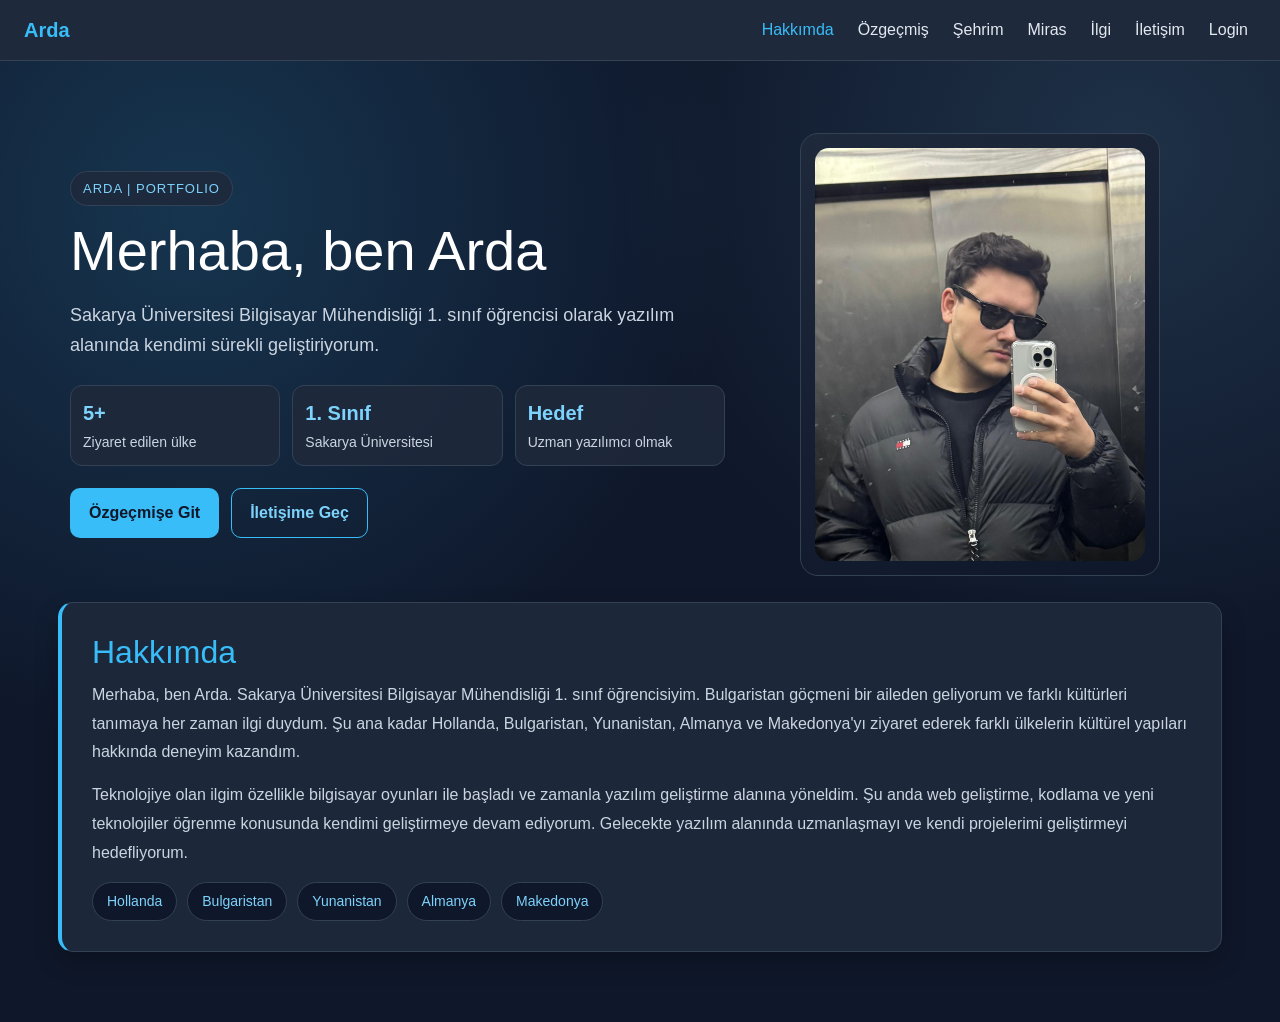
==== commit 637800b3: "Gün 4: form yapisi düzenlendi ve responsive iyilestirmeler yapildi" ====
--- a/index.html
+++ b/index.html
@@ -21,7 +21,7 @@
 
             <div class="collapse navbar-collapse" id="mainNavbar">
                 <ul class="navbar-nav ms-auto align-items-lg-center gap-lg-2">
-                    <li class="nav-item"><a class="nav-link" href="index.html">Hakkımda</a></li>
+                    <li class="nav-item"><a class="nav-link active" href="index.html" aria-current="page">Hakkımda</a></li>
                     <li class="nav-item"><a class="nav-link" href="cv.html">Özgeçmiş</a></li>
                     <li class="nav-item"><a class="nav-link" href="sehir.html">Şehrim</a></li>
                     <li class="nav-item"><a class="nav-link" href="miras.html">Miras</a></li>
--- a/css/style.css
+++ b/css/style.css
@@ -31,6 +31,7 @@
 }
 
 .site-navbar .nav-link:hover,
+.site-navbar .nav-link.active,
 .site-navbar .nav-link:focus-visible {
     color: #38bdf8;
 }
@@ -48,19 +49,6 @@
     background-image: url("data:image/svg+xml,%3csvg xmlns='http://www.w3.org/2000/svg' viewBox='0 0 30 30'%3e%3cpath stroke='rgba%28226,232,240,0.9%29' stroke-linecap='round' stroke-miterlimit='10' stroke-width='2' d='M4 7h22M4 15h22M4 23h22'/%3e%3c/svg%3e");
 }
 
-/* HERO */
-.hero {
-    text-align: center;
-    margin-top: 120px;
-}
-
-.hero h1 {
-    font-size: 40px;
-}
-
-.hero p {
-    color: #94a3b8;
-}
 /* ABOUT */
 .about {
     display: flex;
@@ -83,36 +71,10 @@
     transform: scale(1.03);
 }
 
-.about-card img {
-    border-radius: 50%;
-    width: 150px;
-}
-
 .about-text h2 {
     margin-bottom: 10px;
 }
-/* CV */
-.cv-header {
-    text-align: center;
-    margin-top: 50px;
-}
-
-.cv-section {
-    max-width: 800px;
-    margin: 30px auto;
-    background: #1e293b;
-    padding: 20px;
-    border-radius: 10px;
-}
-
-.cv-section h2 {
-    border-bottom: 2px solid #38bdf8;
-    padding-bottom: 5px;
-}
-
-.cv-section article {
-    margin-top: 15px;
-}
+
 /* CITY */
 .city {
     text-align: center;
@@ -414,6 +376,13 @@
     color: #7dd3fc;
 }
 
+/* Hata sayısı özeti */
+#js-error-count {
+    font-size: 0.9rem;
+    margin-top: 5px;
+    opacity: 0.9;
+}
+
 /* Textarea karakter sayısı */
 #mesaj {
     resize: vertical;
@@ -732,6 +701,7 @@
 .cv-page .cv-header {
     max-width: 900px;
     margin: 50px auto 20px;
+    text-align: center;
 }
 
 .cv-page .cv-header p {
@@ -740,6 +710,10 @@
 
 .cv-page .cv-section {
     max-width: 920px;
+    margin: 30px auto;
+    background: #1e293b;
+    padding: 20px;
+    border-radius: 12px;
     border-left: 4px solid #38bdf8;
     box-shadow: 0 8px 20px rgba(0, 0, 0, 0.25);
     transition: 0.3s;
@@ -1025,36 +999,13 @@
 html {
     scroll-behavior: smooth;
 }
-/* CV HEADER */
-.cv-header {
-    text-align: center;
-    margin-top: 40px;
-}
-
-/* CV SECTION */
-.cv-section {
-    max-width: 800px;
-    margin: 30px auto;
-    background: #1e293b;
-    padding: 20px;
-    border-radius: 12px;
-    transition: 0.3s;
-}
-
-.cv-section:hover {
-    transform: scale(1.03);
-}
-
-/* BAŞLIKLAR */
-.cv-section h2 {
-    color: #38bdf8;
-    border-bottom: 2px solid #38bdf8;
-    padding-bottom: 5px;
-}
-
-.cv-section article {
-    margin-top: 10px;
-}
+
+/* FOOTER */
+.site-footer {
+    border-top: 1px solid #1e293b;
+    color: #475569;
+}
+
 /* ILGI ALANLARI */
 .ilgi-page {
     background:
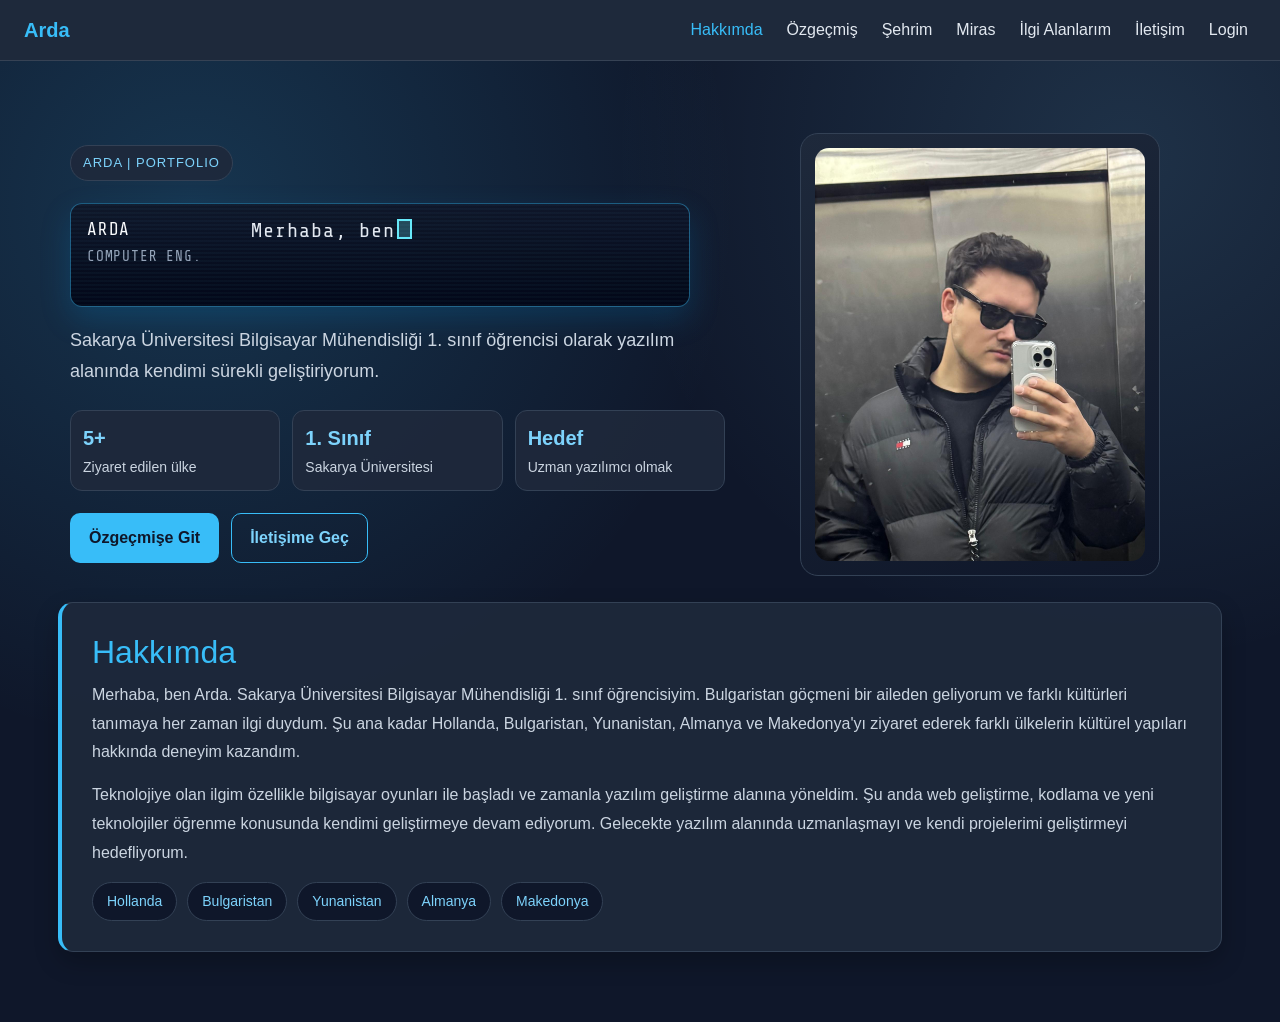
==== commit 577722a9: "Gün 6: kod yapisi düzenlendi ve sayfalarda iyilestirmeler yapildi" ====
--- a/index.html
+++ b/index.html
@@ -25,7 +25,7 @@
                     <li class="nav-item"><a class="nav-link" href="cv.html">Özgeçmiş</a></li>
                     <li class="nav-item"><a class="nav-link" href="sehir.html">Şehrim</a></li>
                     <li class="nav-item"><a class="nav-link" href="miras.html">Miras</a></li>
-                    <li class="nav-item"><a class="nav-link" href="ilgi.html">İlgi</a></li>
+                    <li class="nav-item"><a class="nav-link" href="ilgi.html">İlgi Alanlarım</a></li>
                     <li class="nav-item"><a class="nav-link" href="iletisim.html">İletişim</a></li>
                     <li class="nav-item"><a class="nav-link" href="login.html">Login</a></li>
                 </ul>
@@ -38,7 +38,16 @@
     <section class="home-hero row g-4 align-items-center">
         <div class="home-hero-text col col-12 col-lg-7">
             <p class="hero-eyebrow">ARDA | PORTFOLIO</p>
-            <h1>Merhaba, ben Arda</h1>
+            <h1 class="visually-hidden">Merhaba, ben Arda</h1>
+            <div class="hero-terminal" aria-label="Karşılama mesajı" aria-live="polite">
+                <div class="hero-terminal-meta">
+                    <span class="hero-terminal-name">ARDA</span>
+                    <span class="hero-terminal-source">COMPUTER ENG.</span>
+                </div>
+                <p class="hero-terminal-line">
+                    <span id="heroTypewriterText">Merhaba, ben Arda. Sayfama hoş geldiniz.</span>
+                </p>
+            </div>
             <p class="hero-lead">Sakarya Üniversitesi Bilgisayar Mühendisliği 1. sınıf öğrencisi olarak yazılım alanında kendimi sürekli geliştiriyorum.</p>
 
             <div class="hero-stats">
@@ -96,6 +105,41 @@
     </section>
 </main>
 
+<script>
+    (function () {
+        const typewriterText = document.getElementById("heroTypewriterText");
+        if (!typewriterText) return;
+
+        const messages = [
+            "Merhaba, ben Arda. Sayfama hoş geldiniz."
+        ];
+
+        let charIndex = 0;
+
+        const typeDelay = 95;
+        const holdDelay = 900;
+
+        function loopTypewriter() {
+            const currentMessage = messages[0];
+            charIndex += 1;
+            typewriterText.textContent = currentMessage.slice(0, charIndex);
+
+            if (charIndex === currentMessage.length) {
+                setTimeout(function () {
+                    typewriterText.textContent = "";
+                    charIndex = 0;
+                    setTimeout(loopTypewriter, typeDelay);
+                }, holdDelay);
+                return;
+            }
+
+            setTimeout(loopTypewriter, typeDelay);
+        }
+
+        typewriterText.textContent = "";
+        loopTypewriter();
+    })();
+</script>
 <script src="https://cdn.jsdelivr.net/npm/bootstrap@5.3.3/dist/js/bootstrap.bundle.min.js"></script>
 </body>
 </html>
--- a/css/style.css
+++ b/css/style.css
@@ -1,3 +1,5 @@
+
+@import url("https://fonts.googleapis.com/css2?family=Share+Tech+Mono&display=swap");
 
 body {
     margin: 0;
@@ -49,7 +51,7 @@
     background-image: url("data:image/svg+xml,%3csvg xmlns='http://www.w3.org/2000/svg' viewBox='0 0 30 30'%3e%3cpath stroke='rgba%28226,232,240,0.9%29' stroke-linecap='round' stroke-miterlimit='10' stroke-width='2' d='M4 7h22M4 15h22M4 23h22'/%3e%3c/svg%3e");
 }
 
-/* ABOUT */
+/* HAKKIMDA */
 .about {
     display: flex;
     justify-content: center;
@@ -161,9 +163,113 @@
     margin-top: 24px;
 }
 
-/* ══════════════════════════════
-   CONTACT PAGE
-══════════════════════════════ */
+.hero-terminal {
+    margin: 8px 0 10px;
+    width: min(100%, 620px);
+    min-height: 104px;
+    padding: 12px 16px;
+    border: 1px solid rgba(56, 189, 248, 0.45);
+    border-radius: 12px;
+    background:
+        repeating-linear-gradient(
+            180deg,
+            rgba(103, 232, 249, 0.03) 0,
+            rgba(103, 232, 249, 0.03) 2px,
+            rgba(2, 6, 23, 0.02) 2px,
+            rgba(2, 6, 23, 0.02) 4px
+        ),
+        linear-gradient(180deg, rgba(15, 23, 42, 0.98), rgba(2, 6, 23, 0.96));
+    box-shadow: 0 12px 30px rgba(2, 132, 199, 0.22);
+    display: grid;
+    grid-template-columns: 150px minmax(0, 1fr);
+    gap: 14px;
+    align-items: start;
+}
+
+.hero-terminal-meta {
+    display: flex;
+    flex-direction: column;
+    gap: 4px;
+    font-family: "Share Tech Mono", "Courier New", monospace;
+    letter-spacing: 0.05em;
+    text-transform: uppercase;
+}
+
+.hero-terminal-name {
+    font-size: 1.1rem;
+    color: #f8fafc;
+}
+
+.hero-terminal-source {
+    font-size: 0.9rem;
+    color: #94a3b8;
+}
+
+.hero-terminal-line {
+    margin: 0;
+    color: #dbeafe;
+    font-family: "Share Tech Mono", Consolas, "Courier New", monospace;
+    font-size: clamp(1rem, 1.65vw, 1.28rem);
+    line-height: 1.45;
+    letter-spacing: 0.05em;
+    display: block;
+    height: calc(1.45em * 2);
+    overflow: hidden;
+    max-width: 31ch;
+}
+
+#heroTypewriterText {
+    color: #e2e8f0;
+    display: inline-block;
+    max-height: calc(1.45em * 2);
+    white-space: normal;
+    word-break: break-word;
+    overflow: hidden;
+}
+
+#heroTypewriterText::after {
+    content: "";
+    display: inline-block;
+    width: 0.7em;
+    height: 0.95em;
+    margin-left: 0.1em;
+    border: 2px solid #67e8f9;
+    background: rgba(103, 232, 249, 0.25);
+    vertical-align: -0.08em;
+    animation: terminalCursorBlink 0.75s step-end infinite;
+}
+
+@keyframes terminalCursorBlink {
+    0%,
+    50% {
+        opacity: 1;
+    }
+    51%,
+    100% {
+        opacity: 0;
+    }
+}
+
+@media (max-width: 576px) {
+    .hero-terminal {
+        min-height: 86px;
+        padding: 12px;
+        grid-template-columns: 1fr;
+        gap: 8px;
+    }
+
+    .hero-terminal-meta {
+        flex-direction: row;
+        align-items: center;
+        gap: 10px;
+    }
+
+    .hero-terminal-line {
+        max-width: 31ch;
+    }
+}
+
+/* ILETISIM */
 
 /* ANIMASYONLAR */
 @keyframes slideDown {
@@ -395,7 +501,7 @@
     margin-top: 3px;
 }
 
-/* Buttons */
+/* ILETISIM - BUTTONS */
 .contact-btn-row {
     display: flex;
     gap: 16px;
@@ -405,9 +511,8 @@
     padding: 20px 0;
 }
 
-.contact-btn-vue {
-    background: linear-gradient(135deg, #38bdf8, #0ea5e9);
-    color: #0f172a;
+.contact-btn-vue,
+.contact-btn-js {
     font-weight: 700;
     border: none;
     padding: 13px 32px;
@@ -415,42 +520,39 @@
     font-size: 0.95rem;
     transition: all 0.2s;
     cursor: pointer;
+}
+
+.contact-btn-vue {
+    background: linear-gradient(135deg, #38bdf8, #0ea5e9);
+    color: #0f172a;
     box-shadow: 0 4px 15px rgba(56, 189, 248, 0.3);
 }
 
-.contact-btn-vue:hover {
+.contact-btn-vue:hover,
+.contact-btn-js:hover {
     opacity: 0.9;
     transform: translateY(-2px);
+}
+
+.contact-btn-vue:hover {
     box-shadow: 0 6px 20px rgba(56, 189, 248, 0.4);
     color: #0f172a;
 }
 
-.contact-btn-vue:active {
+.contact-btn-vue:active,
+.contact-btn-js:active {
     transform: translateY(0);
 }
 
 .contact-btn-js {
     background: linear-gradient(135deg, #fbbf24, #f59e0b);
     color: #1f2937;
-    font-weight: 700;
-    border: none;
-    padding: 13px 32px;
-    border-radius: 10px;
-    font-size: 0.95rem;
-    transition: all 0.2s;
-    cursor: pointer;
     box-shadow: 0 4px 15px rgba(251, 191, 36, 0.3);
 }
 
 .contact-btn-js:hover {
-    opacity: 0.9;
-    transform: translateY(-2px);
     box-shadow: 0 6px 20px rgba(251, 191, 36, 0.4);
     color: #1f2937;
-}
-
-.contact-btn-js:active {
-    transform: translateY(0);
 }
 
 .btn-icon {
@@ -494,6 +596,7 @@
     transform: translateY(0);
 }
 
+/* RESPONSIVE */
 @media (max-width: 576px) {
     .contact-submit-row {
         padding: 20px 0;
@@ -1186,7 +1289,11 @@
     line-height: 1.65;
 }
 
-.ilgi-page .dev-section {
+.ilgi-page .dev-section,
+.ilgi-page .hardware-section,
+.ilgi-page .automotive-section,
+.ilgi-page .steam-section,
+.ilgi-page .news-section {
     margin-top: 34px;
     background: #1e293b;
     border-radius: 12px;
@@ -1195,7 +1302,11 @@
     box-shadow: 0 8px 20px rgba(0, 0, 0, 0.25);
 }
 
-.ilgi-page .dev-section h2 {
+.ilgi-page .dev-section h2,
+.ilgi-page .hardware-section h2,
+.ilgi-page .automotive-section h2,
+.ilgi-page .steam-section h2,
+.ilgi-page .news-section h2 {
     margin-top: 0;
     color: #38bdf8;
     margin-bottom: 16px;
@@ -1264,24 +1375,21 @@
         width: 100%;
         height: auto;
     }
-}
-
-.ilgi-page .hardware-section {
-    margin-top: 34px;
-    background: #1e293b;
-    border-radius: 12px;
-    padding: 24px;
-    border-left: 4px solid #38bdf8;
-    box-shadow: 0 8px 20px rgba(0, 0, 0, 0.25);
-}
-
-.ilgi-page .hardware-section h2 {
-    margin-top: 0;
-    color: #38bdf8;
-    margin-bottom: 16px;
-}
-
-.ilgi-page .hardware-item {
+
+    .ilgi-page .auto-item {
+        flex-direction: column;
+        align-items: flex-start;
+    }
+
+    .ilgi-page .auto-item img {
+        width: 100%;
+        height: auto;
+    }
+}
+
+
+.ilgi-page .hardware-item,
+.ilgi-page .auto-item {
     display: flex;
     gap: 16px;
     align-items: flex-start;
@@ -1291,11 +1399,13 @@
     padding: 14px;
 }
 
-.ilgi-page .hardware-item + .hardware-item {
+.ilgi-page .hardware-item + .hardware-item,
+.ilgi-page .auto-item + .auto-item {
     margin-top: 14px;
 }
 
-.ilgi-page .hardware-item img {
+.ilgi-page .hardware-item img,
+.ilgi-page .auto-item img {
     width: 240px;
     max-width: 100%;
     height: 160px;
@@ -1305,18 +1415,21 @@
     flex-shrink: 0;
 }
 
-.ilgi-page .hardware-item h3 {
+.ilgi-page .hardware-item h3,
+.ilgi-page .auto-item h3 {
     margin: 0 0 8px;
     color: #7dd3fc;
 }
 
-.ilgi-page .hardware-item p {
+.ilgi-page .hardware-item p,
+.ilgi-page .auto-item p {
     margin: 0;
     color: #cbd5e1;
     line-height: 1.7;
 }
 
-.ilgi-page .hardware-item-large {
+.ilgi-page .hardware-item-large,
+.ilgi-page .auto-item-large {
     background: #0f172a;
     border: 1px solid #334155;
     border-radius: 12px;
@@ -1353,62 +1466,231 @@
     color: #cbd5e1;
 }
 
-.ilgi-page .automotive-section {
-    margin-top: 34px;
-    background: #1e293b;
-    border-radius: 12px;
-    padding: 24px;
-    border-left: 4px solid #38bdf8;
-    box-shadow: 0 8px 20px rgba(0, 0, 0, 0.25);
-}
-
-.ilgi-page .automotive-section h2 {
-    margin-top: 0;
-    color: #38bdf8;
-    margin-bottom: 16px;
-}
-
-.ilgi-page .auto-item {
-    display: flex;
-    gap: 16px;
-    align-items: flex-start;
-    background: #0f172a;
-    border: 1px solid #334155;
-    border-radius: 12px;
-    padding: 14px;
-}
-
-.ilgi-page .auto-item + .auto-item {
-    margin-top: 14px;
-}
-
-.ilgi-page .auto-item img {
-    width: 240px;
-    max-width: 100%;
-    height: 160px;
-    object-fit: contain;
-    background: #020617;
-    border-radius: 10px;
-    flex-shrink: 0;
-}
-
-.ilgi-page .auto-item h3 {
-    margin: 0 0 8px;
-    color: #7dd3fc;
-}
-
-.ilgi-page .auto-item p {
-    margin: 0;
-    color: #cbd5e1;
-    line-height: 1.7;
-}
-
-.ilgi-page .auto-item-large {
+
+
+/* RESULT PAGE */
+.result-page {
+    background:
+        radial-gradient(circle at 10% 10%, rgba(56, 189, 248, 0.1), transparent 34%),
+        radial-gradient(circle at 92% 12%, rgba(148, 163, 184, 0.1), transparent 30%),
+        #0f172a;
+    min-height: 100vh;
+    position: relative;
+    overflow-x: clip;
+}
+
+.result-page::before,
+.result-page::after {
+    content: "";
+    position: fixed;
+    top: 0;
+    bottom: 0;
+    width: 16px;
+    pointer-events: none;
+    z-index: 0;
+}
+
+.result-page::before {
+    left: 0;
+    background: linear-gradient(180deg, rgba(56, 189, 248, 0.28), rgba(15, 23, 42, 0));
+}
+
+.result-page::after {
+    right: 0;
+    background: linear-gradient(180deg, rgba(125, 211, 252, 0.24), rgba(15, 23, 42, 0));
+}
+
+.result-page .site-navbar {
+    border-bottom: 1px solid rgba(148, 163, 184, 0.2);
+}
+
+.result-page header,
+.result-page main,
+.result-page footer {
+    position: relative;
+    z-index: 1;
+}
+
+.result-main {
+    max-width: 920px;
+    padding-top: 36px;
+    padding-bottom: 66px;
+}
+
+.result-hero {
     background: #0f172a;
     border: 1px solid #334155;
     border-radius: 12px;
     padding: 20px;
-    margin-top: 14px;
+    margin-bottom: 16px;
+}
+
+.result-chip {
+    display: inline-block;
+    background: linear-gradient(135deg, #38bdf8, #0ea5e9);
+    color: #082f49;
+    font-weight: 700;
+    font-size: 0.8rem;
+    padding: 5px 12px;
+    border-radius: 999px;
+    letter-spacing: 0.03em;
+}
+
+.result-hero h1 {
+    margin: 12px 0 10px;
+    color: #f8fafc;
+    font-size: clamp(1.4rem, 2.4vw, 1.9rem);
+}
+
+.result-hero p {
+    margin: 0;
+    color: #cbd5e1;
+    line-height: 1.7;
+}
+
+.result-card {
+    margin-top: 8px;
+    background: #1e293b;
+    border: 1px solid #334155;
+    border-left: 4px solid #38bdf8;
+    border-radius: 12px;
+    padding: 24px;
+    box-shadow: 0 8px 20px rgba(0, 0, 0, 0.25);
+    animation: resultRise 0.7s ease-out;
+}
+
+.result-card h2 {
+    color: #7dd3fc;
+    margin: 0 0 14px;
+    font-size: 1.1rem;
+    letter-spacing: 0.01em;
+}
+
+.result-table-wrap {
+    border: 1px solid #334155;
+    border-radius: 12px;
+    overflow-x: auto;
+}
+
+.result-table {
+    width: 100%;
+    min-width: 680px;
+    border-collapse: collapse;
+}
+
+.result-table tr {
+    background: #0f172a;
+}
+
+.result-table tr + tr {
+    border-top: 1px solid #1e293b;
+}
+
+.result-table th,
+.result-table td {
+    padding: 12px 14px;
+    vertical-align: top;
+}
+
+.result-table th {
+    width: 245px;
+    color: #38bdf8;
+    font-size: 0.93rem;
+    font-weight: 700;
+    letter-spacing: 0.02em;
+    line-height: 1.45;
+    border-right: 1px solid #1e293b;
+    white-space: nowrap;
+}
+
+.result-table td {
+    color: #dbe7f5;
+    line-height: 1.65;
+    white-space: pre-wrap;
+    word-break: break-word;
+}
+
+.upload-card {
+    margin-top: 16px;
+    border: 1px dashed #334155;
+    border-radius: 10px;
+    padding: 13px 14px;
+    color: #cbd5e1;
+    background: #0f172a;
+}
+
+.upload-card strong {
+    color: #e2e8f0;
+}
+
+.upload-card-success {
+    border-color: #0ea5e9;
+    background: linear-gradient(120deg, rgba(30, 58, 138, 0.35), rgba(15, 23, 42, 0.86));
+}
+
+.result-actions {
+    margin-top: 22px;
+    display: flex;
+    gap: 12px;
+    flex-wrap: wrap;
+}
+
+.result-btn {
+    text-decoration: none;
+    border: none;
+    border-radius: 10px;
+    padding: 11px 18px;
+    font-weight: 700;
+    color: #082f49;
+    background: linear-gradient(135deg, #38bdf8, #0ea5e9);
+    transition: transform 0.2s, box-shadow 0.2s, opacity 0.2s;
+    box-shadow: 0 8px 16px rgba(14, 165, 233, 0.28);
+}
+
+.result-btn:hover {
+    opacity: 0.95;
+    transform: translateY(-2px);
+    color: #082f49;
+    box-shadow: 0 10px 20px rgba(14, 165, 233, 0.34);
+}
+
+.result-btn-secondary {
+    background: linear-gradient(135deg, #1d4ed8, #2563eb);
+    color: #dbeafe;
+    box-shadow: 0 8px 16px rgba(37, 99, 235, 0.25);
+}
+
+.result-btn-secondary:hover {
+    color: #dbeafe;
+    box-shadow: 0 10px 20px rgba(37, 99, 235, 0.34);
+}
+
+@keyframes resultRise {
+    from {
+        opacity: 0;
+        transform: translateY(14px);
+    }
+    to {
+        opacity: 1;
+        transform: translateY(0);
+    }
+}
+
+@media (max-width: 768px) {
+    .result-main {
+        padding-top: 28px;
+        padding-bottom: 52px;
+    }
+
+    .result-hero,
+    .result-card {
+        padding: 18px;
+    }
+
+    .result-table th,
+    .result-table td {
+        padding: 10px 12px;
+    }
 }
 
 .ilgi-page .auto-item-large h3 {
@@ -1426,33 +1708,7 @@
     margin-bottom: 0;
 }
 
-@media (max-width: 900px) {
-    .ilgi-page .auto-item {
-        flex-direction: column;
-        align-items: flex-start;
-    }
-
-    .ilgi-page .auto-item img {
-        width: 100%;
-        height: auto;
-    }
-}
-
 /* STEAM OYUN KARTLARI */
-.ilgi-page .steam-section {
-    margin-top: 34px;
-    background: #1e293b;
-    border-radius: 12px;
-    padding: 24px;
-    border-left: 4px solid #38bdf8;
-    box-shadow: 0 8px 20px rgba(0, 0, 0, 0.25);
-}
-
-.ilgi-page .steam-section h2 {
-    margin-top: 0;
-    color: #38bdf8;
-    margin-bottom: 16px;
-}
 
 .game-container {
     display: grid;
@@ -1509,18 +1765,8 @@
     }
 }
 /* TEKNOLOJI HABERLERI */
-.ilgi-page .news-section {
-    margin-top: 34px;
-    background: #1e293b;
-    border-radius: 12px;
-    padding: 24px;
-    border-left: 4px solid #38bdf8;
-    box-shadow: 0 8px 20px rgba(0, 0, 0, 0.25);
-}
-
 .ilgi-page .news-section h2 {
-    margin: 0 0 14px;
-    color: #38bdf8;
+    margin-bottom: 14px;
 }
 
 #news-container {
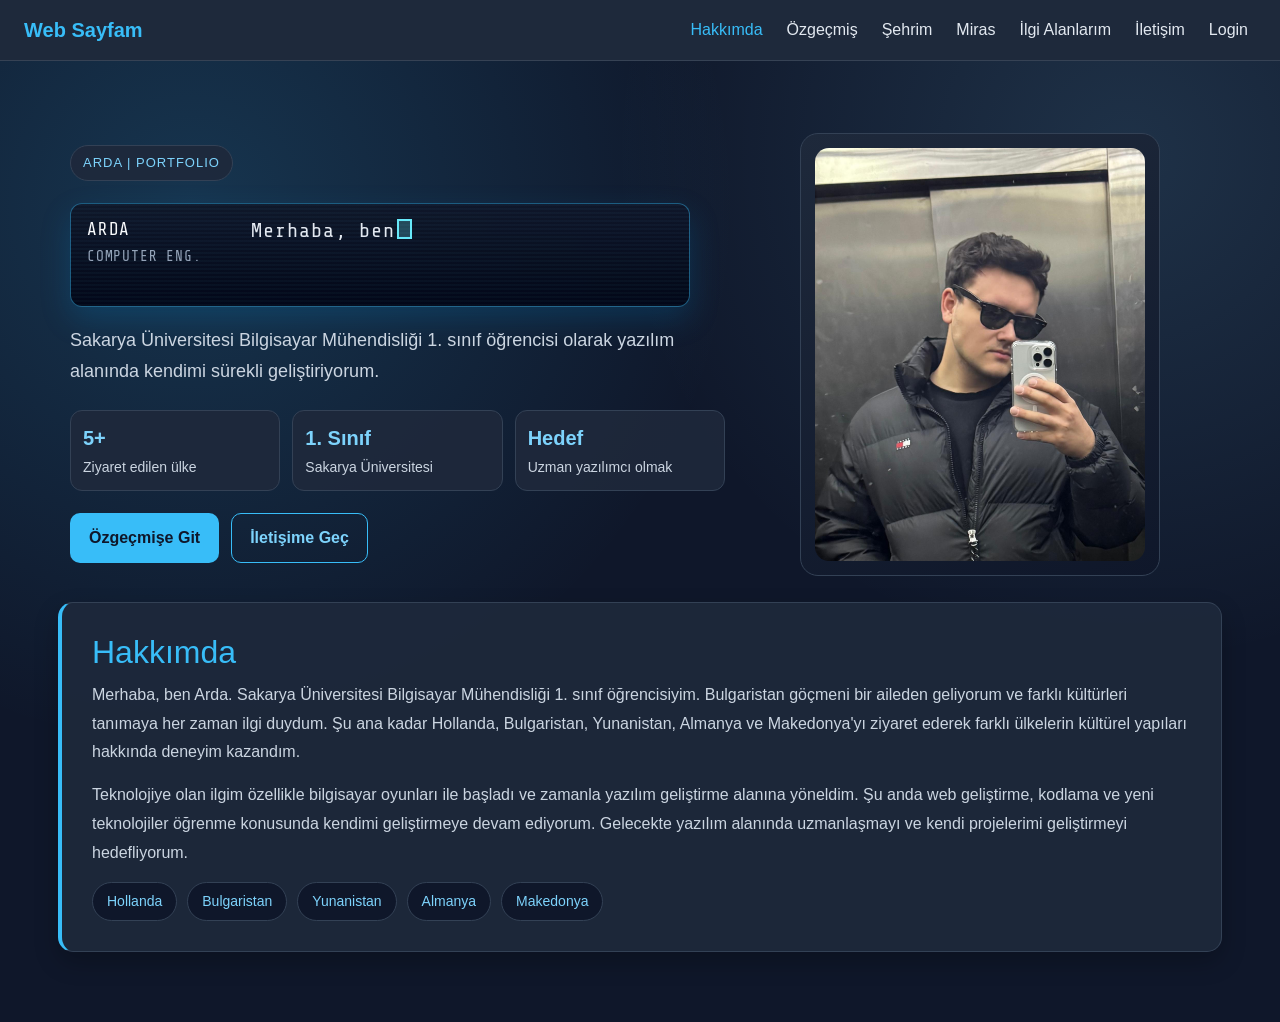
==== commit b734768a: "Gün 7: login sistemi ve sayfa koruma yapisi eklendi" ====
--- a/index.html
+++ b/index.html
@@ -14,7 +14,7 @@
 <header>
     <nav class="navbar navbar-expand-lg site-navbar">
         <div class="container-fluid px-3 px-lg-4">
-            <a class="navbar-brand logo mb-0" href="index.html">Arda</a>
+            <span class="navbar-brand logo mb-0">Web Sayfam</span>
             <button class="navbar-toggler" type="button" data-bs-toggle="collapse" data-bs-target="#mainNavbar" aria-controls="mainNavbar" aria-expanded="false" aria-label="Menüyü aç">
                 <span class="navbar-toggler-icon"></span>
             </button>
--- a/css/style.css
+++ b/css/style.css
@@ -1698,6 +1698,87 @@
     color: #7dd3fc;
 }
 
+/* LOGIN PAGE */
+.login-page {
+    background:
+        radial-gradient(circle at 14% 10%, rgba(56, 189, 248, 0.14), transparent 34%),
+        radial-gradient(circle at 87% 12%, rgba(148, 163, 184, 0.1), transparent 32%),
+        #0f172a;
+    min-height: 100vh;
+}
+
+.login-main {
+    max-width: 620px;
+    padding-top: 52px;
+    padding-bottom: 70px;
+}
+
+.login-card {
+    background: #1e293b;
+    border: 1px solid #334155;
+    border-left: 4px solid #38bdf8;
+    border-radius: 14px;
+    padding: 28px;
+    box-shadow: 0 10px 24px rgba(0, 0, 0, 0.25);
+}
+
+.login-chip {
+    display: inline-block;
+    padding: 5px 12px;
+    border-radius: 999px;
+    font-weight: 700;
+    font-size: 0.8rem;
+    color: #082f49;
+    background: linear-gradient(135deg, #38bdf8, #0ea5e9);
+}
+
+.login-card h1 {
+    margin: 12px 0 8px;
+    color: #f8fafc;
+    font-size: clamp(1.4rem, 2.8vw, 1.95rem);
+}
+
+.login-subtitle {
+    margin: 0 0 20px;
+    color: #cbd5e1;
+    line-height: 1.6;
+}
+
+.login-alert {
+    border-radius: 10px;
+    margin-bottom: 16px;
+    animation: slideDown 0.3s ease-out;
+}
+
+.login-btn {
+    width: 100%;
+    border: none;
+    border-radius: 10px;
+    padding: 12px 16px;
+    font-weight: 700;
+    color: #082f49;
+    background: linear-gradient(135deg, #38bdf8, #0ea5e9);
+    box-shadow: 0 8px 16px rgba(14, 165, 233, 0.25);
+    transition: transform 0.2s, box-shadow 0.2s, opacity 0.2s;
+}
+
+.login-btn:hover {
+    opacity: 0.95;
+    transform: translateY(-2px);
+    box-shadow: 0 10px 20px rgba(14, 165, 233, 0.3);
+}
+
+@media (max-width: 576px) {
+    .login-main {
+        padding-top: 34px;
+        padding-bottom: 52px;
+    }
+
+    .login-card {
+        padding: 20px;
+    }
+}
+
 .ilgi-page .auto-item-large p {
     margin: 0 0 14px;
     color: #cbd5e1;
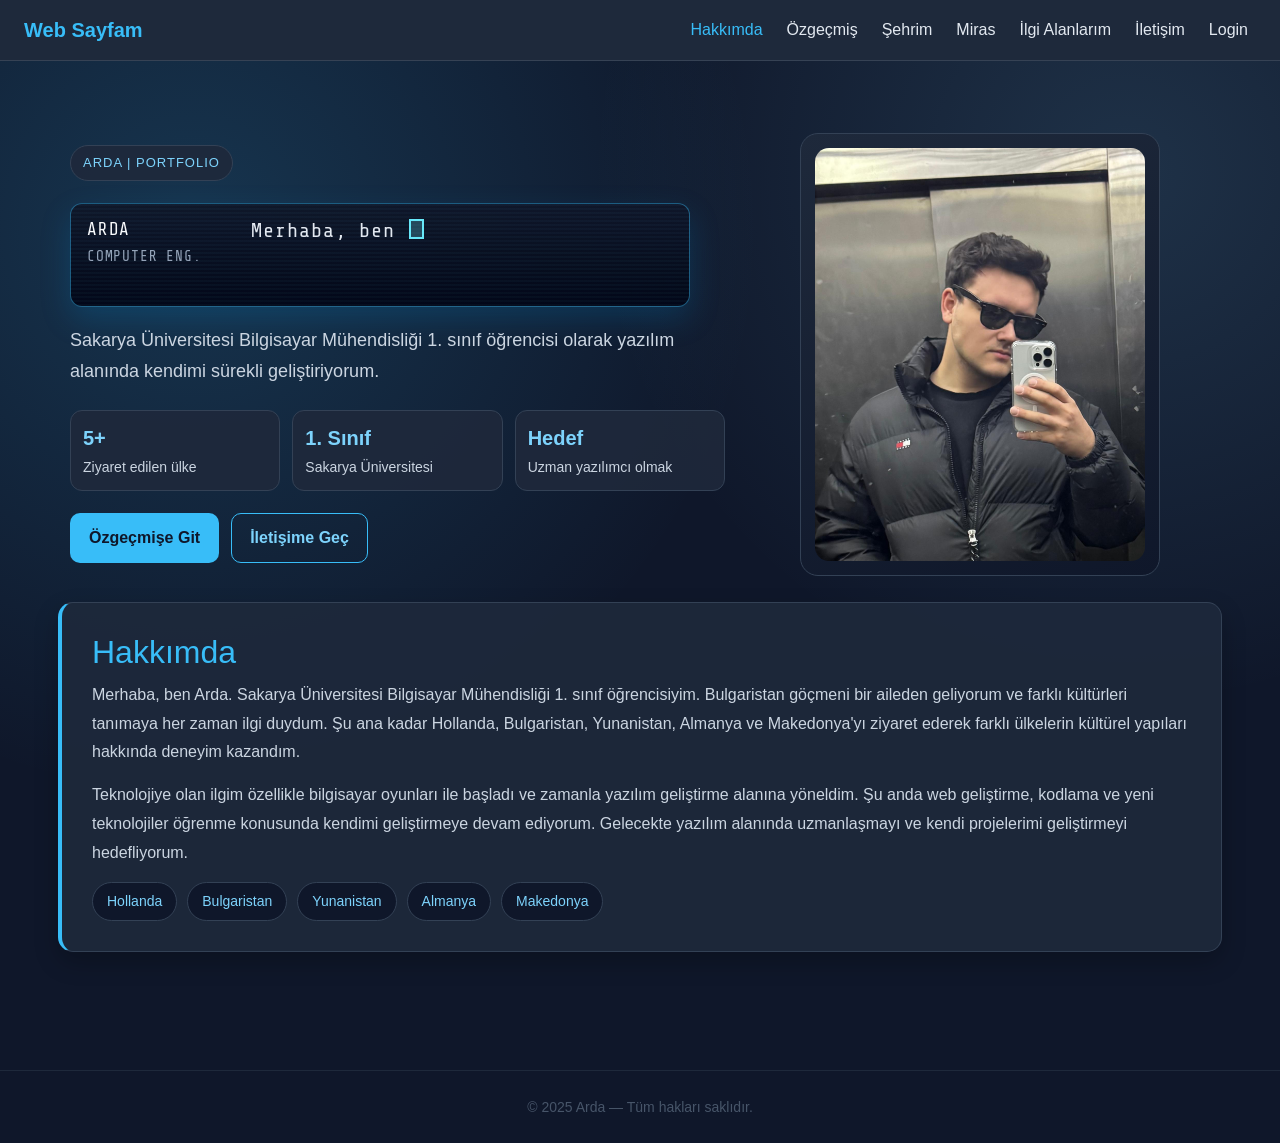
==== commit 5bb2c8d0: "Gün 7: arayuz iyilestirmeleri ve kod duzenlemeleri yapildi" ====
--- a/index.html
+++ b/index.html
@@ -105,6 +105,10 @@
     </section>
 </main>
 
+<footer class="site-footer text-center py-4 mt-5">
+    <small>© 2025 Arda — Tüm hakları saklıdır.</small>
+</footer>
+
 <script>
     (function () {
         const typewriterText = document.getElementById("heroTypewriterText");
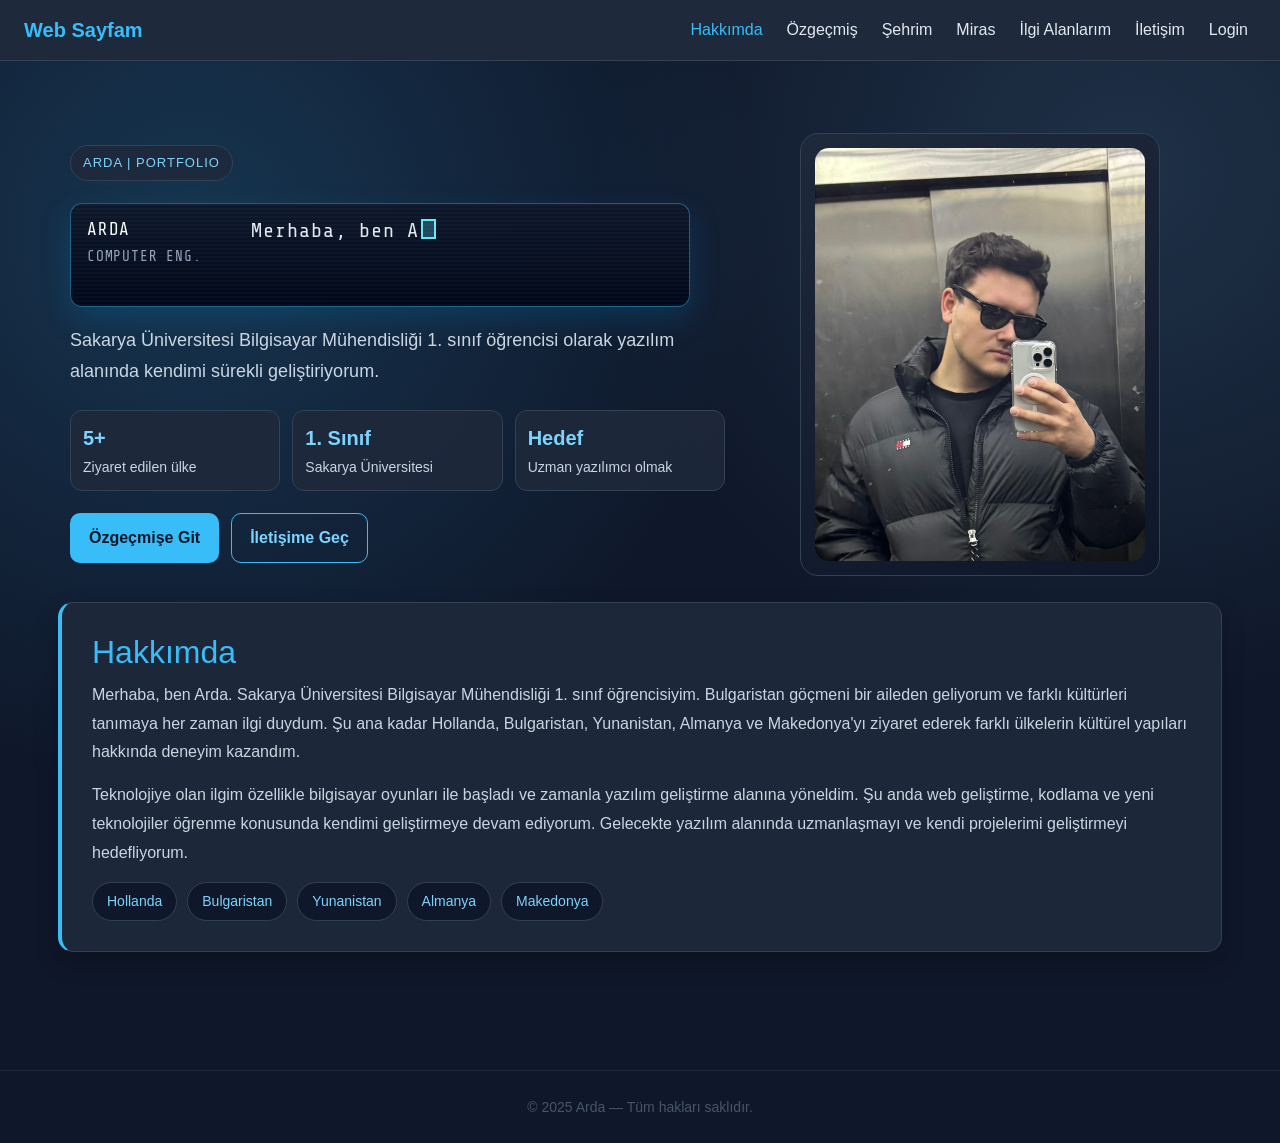
==== commit 3557b509: "Gün 8: hosting ve login sistemi duzenlemeleri yapildi" ====
--- a/index.html
+++ b/index.html
@@ -12,6 +12,7 @@
 <body class="home-page">
 
 <header>
+    <!-- Ana gezinme menüsü: tüm sayfalara erişim buradan sağlanır -->
     <nav class="navbar navbar-expand-lg site-navbar">
         <div class="container-fluid px-3 px-lg-4">
             <span class="navbar-brand logo mb-0">Web Sayfam</span>
@@ -35,6 +36,7 @@
 </header>
 
 <main class="container">
+    <!-- Kahraman alanı: ziyaretçiyi karşılayan kısa tanıtım ve hızlı aksiyonlar -->
     <section class="home-hero row g-4 align-items-center">
         <div class="home-hero-text col col-12 col-lg-7">
             <p class="hero-eyebrow">ARDA | PORTFOLIO</p>
@@ -76,6 +78,7 @@
         </div>
     </section>
 
+    <!-- Hakkımda bölümü: kişisel tanıtım ve ilgi alanlarının özeti -->
     <section class="about home-about row justify-content-center">
         <div class="about-card col-12">
             <div class="about-text">
@@ -110,6 +113,7 @@
 </footer>
 
 <script>
+    // Sayfa açıldığında çalışan kısa typewriter animasyonu
     (function () {
         const typewriterText = document.getElementById("heroTypewriterText");
         if (!typewriterText) return;
--- a/css/style.css
+++ b/css/style.css
@@ -1,6 +1,8 @@
 
+/* Terminal görünümü için kullanılan yazı tipi */
 @import url("https://fonts.googleapis.com/css2?family=Share+Tech+Mono&display=swap");
 
+/* Tüm sayfalarda ortak temel görünüm */
 body {
     margin: 0;
     font-family: Arial;
@@ -8,7 +10,7 @@
     color: white;
 }
 
-/* NAVBAR */
+/* Üst gezinme çubuğu ve bağlantılar */
 .site-navbar {
     padding: 10px 0;
     background: #1e293b;
@@ -51,7 +53,7 @@
     background-image: url("data:image/svg+xml,%3csvg xmlns='http://www.w3.org/2000/svg' viewBox='0 0 30 30'%3e%3cpath stroke='rgba%28226,232,240,0.9%29' stroke-linecap='round' stroke-miterlimit='10' stroke-width='2' d='M4 7h22M4 15h22M4 23h22'/%3e%3c/svg%3e");
 }
 
-/* HAKKIMDA */
+/* Ana sayfanın hakkımda kartları */
 .about {
     display: flex;
     justify-content: center;
@@ -77,7 +79,7 @@
     margin-bottom: 10px;
 }
 
-/* CITY */
+/* Bursa sayfasındaki şehir içerikleri */
 .city {
     text-align: center;
     margin-top: 50px;
@@ -124,7 +126,7 @@
     color: #38bdf8;
 }
 
-/* HOME PAGE */
+/* Ana sayfa için özel arka plan ve kahraman alanı */
 .home-page {
     background:
         radial-gradient(circle at 15% 20%, rgba(56, 189, 248, 0.18), transparent 40%),
@@ -269,9 +271,9 @@
     }
 }
 
-/* ILETISIM */
-
-/* ANIMASYONLAR */
+/* İletişim formu sayfası */
+
+/* Form ve bildirimlerde kullanılan küçük animasyonlar */
 @keyframes slideDown {
     from {
         opacity: 0;
@@ -381,13 +383,13 @@
     color: #e2e8f0;
 }
 
-/* Date input calendar icon rengi */
+/* Tarih alanı takvim simgesinin tonunu sayfaya uydurur */
 .contact-input[type="date"]::-webkit-calendar-picker-indicator {
     filter: invert(0.6);
     cursor: pointer;
 }
 
-/* Range */
+/* Memnuniyet aralığı kaydırıcısı */
 .contact-range {
     accent-color: #38bdf8;
     width: 100%;
@@ -412,7 +414,7 @@
     text-align: center;
 }
 
-/* Radio & Checkbox groups */
+/* Radyo ve onay kutusu grupları */
 .contact-radio-group,
 .contact-check-group {
     display: flex;
@@ -448,7 +450,7 @@
     user-select: none;
 }
 
-/* Error messages */
+/* Doğrulama hata mesajları */
 .vue-error {
     color: #f87171;
     font-size: 0.82rem;
@@ -482,14 +484,14 @@
     color: #7dd3fc;
 }
 
-/* Hata sayısı özeti */
+/* JavaScript hata özet alanı */
 #js-error-count {
     font-size: 0.9rem;
     margin-top: 5px;
     opacity: 0.9;
 }
 
-/* Textarea karakter sayısı */
+/* Mesaj alanı karakter sayacı */
 #mesaj {
     resize: vertical;
     min-height: 120px;
